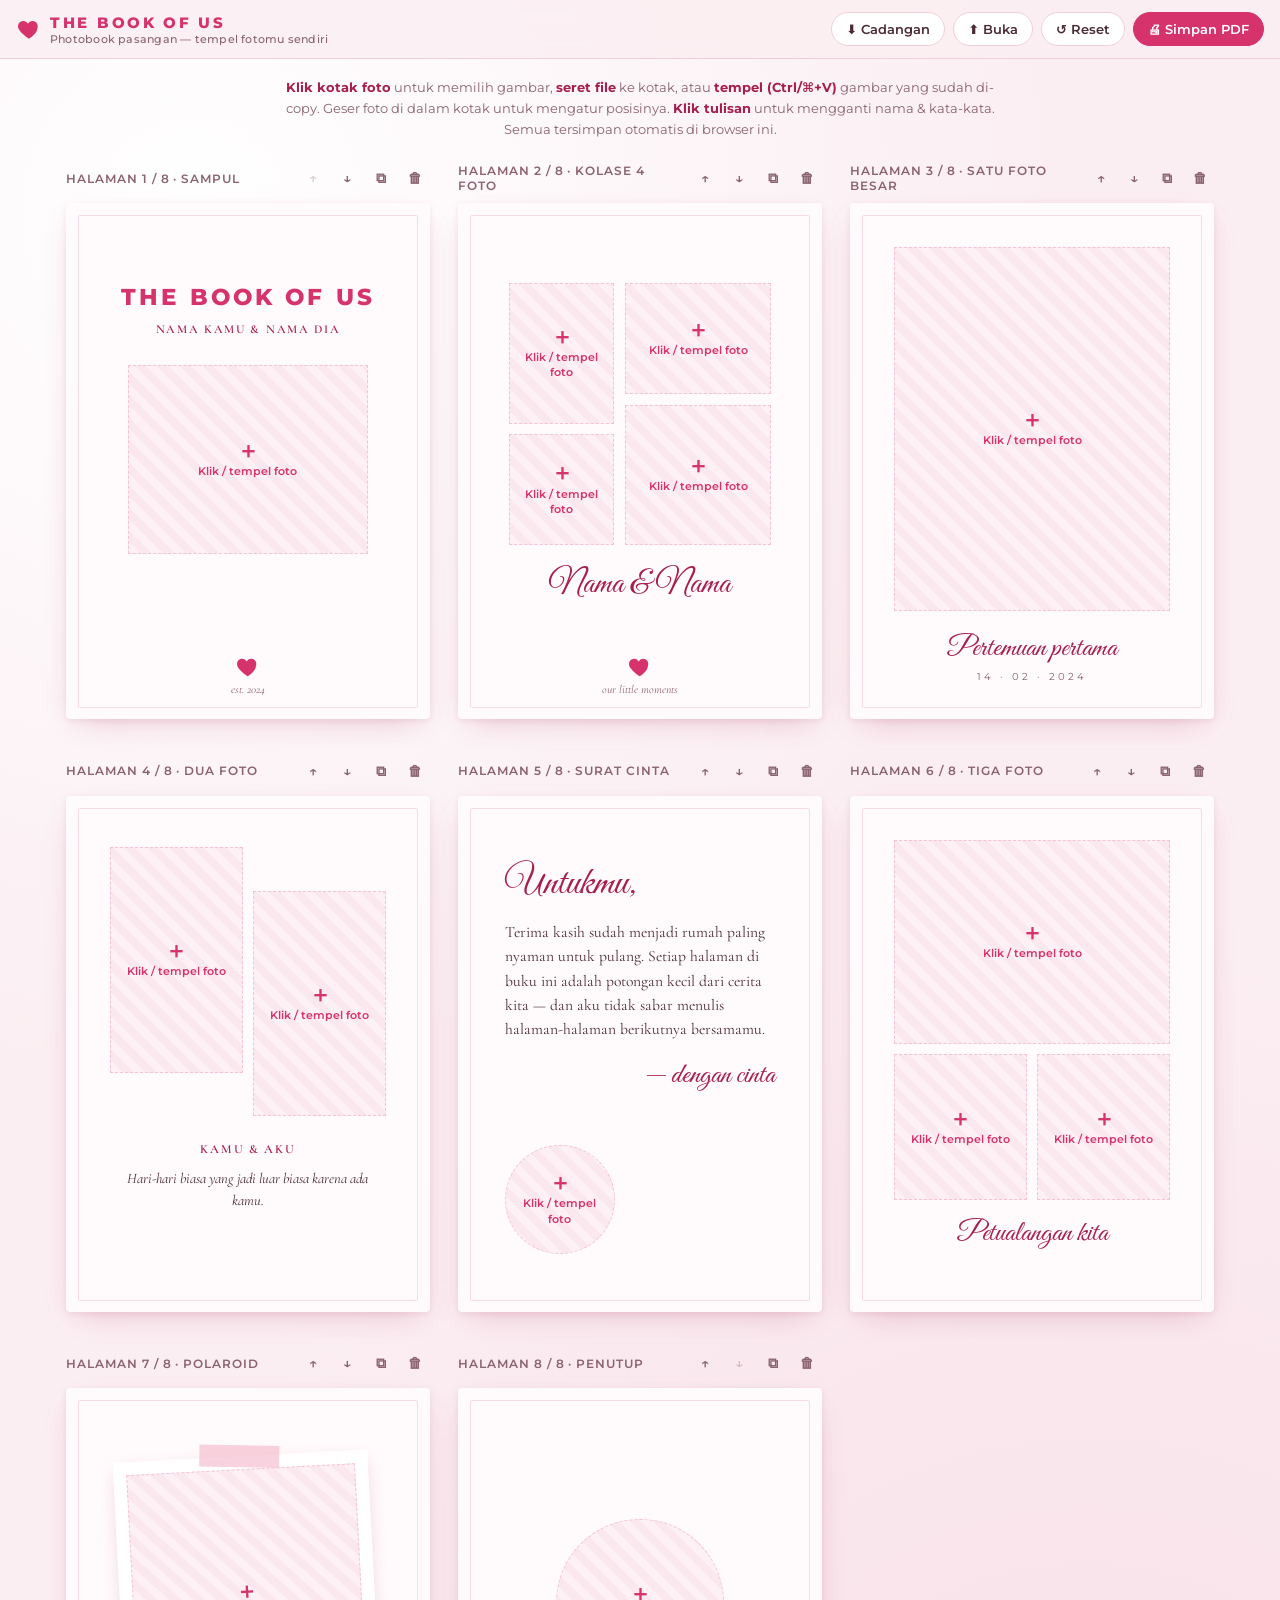
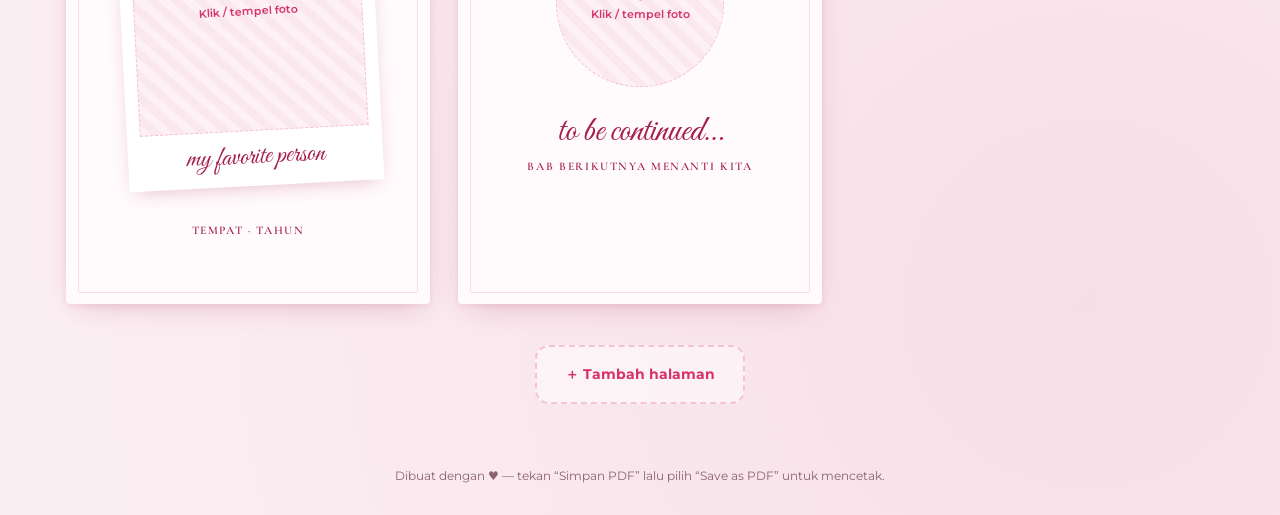
==== web/index.html @ de4d0176 "Add pink 'The Book of Us' couple photobook website Single-page template with cover, collage, letter " ====
<!doctype html>
<html lang="id">
<head>
<meta charset="utf-8">
<meta name="viewport" content="width=device-width, initial-scale=1">
<title>The Book of Us</title>
<meta name="description" content="Photobook pasangan bernuansa pink — tempel foto, ubah tulisan, lalu simpan sebagai PDF.">
<link rel="preconnect" href="https://fonts.googleapis.com">
<link rel="preconnect" href="https://fonts.gstatic.com" crossorigin>
<link href="https://fonts.googleapis.com/css2?family=Cormorant+Garamond:ital,wght@0,500;0,600;1,500&family=Great+Vibes&family=Montserrat:wght@500;700;800&display=swap" rel="stylesheet">
<style>
  :root {
    color-scheme: light;
    --bg: #fbeef2;
    --bg-2: #f7dfe7;
    --paper: #fffafb;
    --ink: #4a2a35;
    --ink-soft: #8a6270;
    --rose: #d6336c;
    --rose-deep: #a61e4d;
    --blush: #f6c3d3;
    --blush-2: #fde4ec;
    --line: #efd0da;
    --shadow: 0 10px 30px -12px rgba(166, 30, 77, .28), 0 2px 6px rgba(166, 30, 77, .08);
    --serif: "Cormorant Garamond", Georgia, serif;
    --sans: "Montserrat", system-ui, sans-serif;
    --script: "Great Vibes", cursive;
  }
  * { box-sizing: border-box; }
  html, body { margin: 0; }
  body {
    background:
      radial-gradient(circle at 15% 10%, #fff 0, transparent 40%),
      radial-gradient(circle at 85% 90%, var(--bg-2) 0, transparent 45%),
      var(--bg);
    color: var(--ink);
    font-family: var(--sans);
    min-height: 100vh;
  }
  button { font: inherit; cursor: pointer; }

  /* ---------- Header / toolbar ---------- */
  .topbar {
    position: sticky; top: 0; z-index: 20;
    display: flex; align-items: center; gap: 12px; flex-wrap: wrap;
    padding: 12px 16px;
    background: rgba(251, 238, 242, .88);
    backdrop-filter: blur(10px);
    border-bottom: 1px solid var(--line);
  }
  .brand { display: flex; align-items: center; gap: 8px; margin-right: auto; }
  .brand h1 {
    margin: 0; font-size: 15px; letter-spacing: .18em; font-weight: 800; color: var(--rose);
  }
  .brand small { display: block; font-size: 11px; color: var(--ink-soft); letter-spacing: .02em; font-weight: 500; }
  .btn {
    border: 1px solid var(--line); background: #fff; color: var(--ink);
    padding: 8px 14px; border-radius: 999px; font-size: 13px; font-weight: 600;
    display: inline-flex; align-items: center; gap: 6px;
    transition: background .15s, border-color .15s, transform .1s;
  }
  .btn:hover { border-color: var(--blush); background: var(--blush-2); }
  .btn:active { transform: scale(.97); }
  .btn.primary { background: var(--rose); color: #fff; border-color: var(--rose); }
  .btn.primary:hover { background: var(--rose-deep); border-color: var(--rose-deep); }
  .actions { display: flex; gap: 8px; flex-wrap: wrap; }

  .hint {
    max-width: 760px; margin: 18px auto 0; padding: 0 16px;
    font-size: 13px; line-height: 1.6; color: var(--ink-soft); text-align: center;
  }
  .hint b { color: var(--rose-deep); }

  /* ---------- Book ---------- */
  .book {
    display: grid;
    grid-template-columns: repeat(auto-fill, minmax(min(100%, 340px), 1fr));
    gap: 36px 28px;
    max-width: 1180px; margin: 24px auto 40px; padding: 0 16px;
  }
  .sheet { display: flex; flex-direction: column; gap: 10px; }
  .sheet-bar {
    display: flex; align-items: center; gap: 4px;
    font-size: 12px; color: var(--ink-soft); font-weight: 600;
  }
  .sheet-bar .num { margin-right: auto; letter-spacing: .08em; }
  .icon-btn {
    width: 30px; height: 30px; border-radius: 50%;
    border: 1px solid transparent; background: transparent; color: var(--ink-soft);
    display: grid; place-items: center; font-size: 14px;
  }
  .icon-btn:hover { background: #fff; border-color: var(--line); color: var(--rose); }
  .icon-btn:disabled { opacity: .3; pointer-events: none; }

  .page {
    container-type: inline-size;
    position: relative;
    aspect-ratio: 148 / 210;
    background: var(--paper);
    box-shadow: var(--shadow);
    border-radius: 4px;
    overflow: hidden;
    display: flex; flex-direction: column; align-items: center;
  }
  .page::after { /* subtle paper border */
    content: ""; position: absolute; inset: 3.2cqw; border: 1px solid #f6dde5; pointer-events: none; border-radius: 2px;
  }

  /* editable text */
  [data-text] { outline: none; border-radius: 3px; transition: background .15s; position: relative; z-index: 1; }
  [data-text]:hover { background: rgba(246, 195, 211, .25); }
  [data-text]:focus { background: rgba(246, 195, 211, .35); }
  [data-text]:empty::before { content: attr(data-ph); color: #d9a9b8; }

  /* photo slot */
  .slot {
    position: relative; overflow: hidden;
    background: repeating-linear-gradient(45deg, #fdf1f5 0 8px, #fbe7ee 8px 16px);
    border: 1.5px dashed var(--blush);
    display: grid; place-items: center; text-align: center;
    color: var(--rose); cursor: pointer; z-index: 1;
    transition: border-color .15s, box-shadow .15s;
    touch-action: none;
  }
  .slot:hover, .slot.active { border-color: var(--rose); }
  .slot.dragover { box-shadow: inset 0 0 0 3px var(--rose); }
  .slot .ph { font-size: 3cqw; font-weight: 600; line-height: 1.4; padding: 6px; pointer-events: none; }
  .slot .ph span { display: block; font-size: 6cqw; line-height: 1; margin-bottom: .6cqw; }
  .slot.filled { border: 0; background: #f3e4e9; cursor: grab; }
  .slot.filled.panning { cursor: grabbing; }
  .slot img {
    position: absolute; inset: 0; width: 100%; height: 100%;
    object-fit: cover; pointer-events: none; user-select: none; -webkit-user-drag: none;
  }
  .slot .tools {
    position: absolute; top: 6px; right: 6px; display: flex; gap: 4px;
    opacity: 0; transition: opacity .15s;
  }
  .slot.filled:hover .tools, .slot.filled.active .tools { opacity: 1; }
  .slot .tools button {
    width: 26px; height: 26px; border-radius: 50%; border: 0;
    background: rgba(255,255,255,.92); color: var(--rose-deep); font-size: 13px;
    display: grid; place-items: center; box-shadow: 0 1px 4px rgba(0,0,0,.15);
  }
  @media (hover: none) { .slot.filled .tools { opacity: 1; } }

  /* ---------- Shared page pieces ---------- */
  .title {
    font-family: var(--sans); font-weight: 800; color: var(--rose);
    letter-spacing: .14em; text-transform: uppercase; text-align: center;
  }
  .subtitle {
    font-family: var(--serif); font-weight: 600; color: var(--rose-deep);
    letter-spacing: .14em; text-transform: uppercase; text-align: center;
  }
  .script { font-family: var(--script); color: var(--rose-deep); text-align: center; line-height: 1.1; }
  .body-text { font-family: var(--serif); color: var(--ink); line-height: 1.55; }
  .mark {
    position: absolute; bottom: 6.5cqw; left: 0; right: 0;
    display: flex; flex-direction: column; align-items: center; gap: .6cqw;
    color: var(--rose); z-index: 1;
  }
  .mark svg { width: 7cqw; height: 7cqw; }
  .mark .mark-text { font-family: var(--serif); font-style: italic; font-size: 3.2cqw; color: var(--ink-soft); }

  /* cover */
  .t-cover .title { margin-top: 22cqw; font-size: 6.2cqw; }
  .t-cover .subtitle { margin-top: 3cqw; font-size: 3.3cqw; }
  .t-cover .slot { margin-top: 8cqw; width: 66cqw; height: 52cqw; }

  /* collage */
  .t-collage .grid {
    margin-top: 22cqw; width: 72cqw; height: 72cqw;
    display: flex; gap: 3cqw;
  }
  .t-collage .col { display: flex; flex-direction: column; gap: 3cqw; }
  .t-collage .col .slot { width: 100%; }
  .t-collage .c1 .slot:first-child { flex: 56; }
  .t-collage .c1 .slot:last-child  { flex: 44; }
  .t-collage .c2 .slot:first-child { flex: 44; }
  .t-collage .c2 .slot:last-child  { flex: 56; }
  .t-collage .c1 { flex: 42; } .t-collage .c2 { flex: 58; }
  .t-collage .script { margin-top: 6cqw; font-size: 9cqw; }

  /* full */
  .t-full .slot { margin-top: 12cqw; width: 76cqw; height: 100cqw; }
  .t-full .script { margin-top: 6cqw; font-size: 8cqw; }
  .t-full .date { margin-top: 1.5cqw; font-family: var(--sans); font-size: 2.8cqw; letter-spacing: .3em; color: var(--ink-soft); text-transform: uppercase; }

  /* duo */
  .t-duo .row { margin-top: 14cqw; width: 76cqw; display: flex; gap: 3cqw; }
  .t-duo .row .slot { flex: 1; height: 62cqw; }
  .t-duo .row .slot:last-child { margin-top: 12cqw; }
  .t-duo .subtitle { margin-top: 7cqw; font-size: 3.4cqw; }
  .t-duo .body-text { margin-top: 3cqw; width: 70cqw; font-size: 4cqw; text-align: center; font-style: italic; }

  /* trio */
  .t-trio .slot.big { margin-top: 12cqw; width: 76cqw; height: 56cqw; }
  .t-trio .row { margin-top: 3cqw; width: 76cqw; display: flex; gap: 3cqw; }
  .t-trio .row .slot { flex: 1; height: 40cqw; }
  .t-trio .script { margin-top: 5cqw; font-size: 8cqw; }

  /* letter */
  .t-letter .inner { width: 100%; padding: 18cqw 13cqw 0; display: flex; flex-direction: column; }
  .t-letter .script { text-align: left; font-size: 11cqw; }
  .t-letter .body-text { margin-top: 4cqw; font-size: 4.3cqw; white-space: pre-wrap; flex: 0 1 auto; max-height: 92cqw; overflow: hidden; }
  .t-letter .sign { margin-top: 5cqw; text-align: right; font-size: 8cqw; }
  .t-letter .slot { position: absolute; left: 13cqw; bottom: 16cqw; width: 30cqw; height: 30cqw; border-radius: 50%; }

  /* polaroid */
  .t-polaroid { justify-content: center; }
  .t-polaroid .pol {
    background: #fff; padding: 3.5cqw 3.5cqw 0; box-shadow: 0 6px 20px -8px rgba(166,30,77,.35);
    width: 70cqw; transform: rotate(-3deg); position: relative; z-index: 1;
  }
  .t-polaroid .pol .slot { width: 100%; height: 72cqw; }
  .t-polaroid .pol .script { font-size: 7.5cqw; padding: 3cqw 0 4cqw; }
  .t-polaroid .tape {
    position: absolute; top: -3cqw; left: 50%; width: 22cqw; height: 6cqw; transform: translateX(-50%) rotate(4deg);
    background: rgba(246, 195, 211, .75); z-index: 2;
  }
  .t-polaroid .subtitle { margin-top: 10cqw; font-size: 3.2cqw; }

  /* end */
  .t-end { justify-content: center; }
  .t-end .slot { width: 46cqw; height: 46cqw; border-radius: 50%; }
  .t-end .script { margin-top: 7cqw; font-size: 10cqw; }
  .t-end .subtitle { margin-top: 2cqw; font-size: 3.2cqw; }

  /* ---------- Add page ---------- */
  .add-wrap { display: flex; justify-content: center; margin: 0 auto 64px; padding: 0 16px; }
  .add-card {
    border: 2px dashed var(--blush); background: rgba(255,255,255,.5); color: var(--rose);
    border-radius: 14px; padding: 18px 28px; font-weight: 700; font-size: 14px;
  }
  .add-card:hover { background: #fff; border-color: var(--rose); }

  /* ---------- Modal ---------- */
  .modal {
    position: fixed; inset: 0; z-index: 50; display: none;
    background: rgba(74, 42, 53, .35); backdrop-filter: blur(4px);
    align-items: center; justify-content: center; padding: 16px;
  }
  .modal.open { display: flex; }
  .modal-box {
    background: #fff; border-radius: 18px; padding: 22px; width: min(640px, 100%);
    max-height: 90vh; overflow: auto; box-shadow: var(--shadow);
  }
  .modal-box h2 { margin: 0 0 4px; font-size: 18px; color: var(--rose-deep); }
  .modal-box p { margin: 0 0 16px; font-size: 13px; color: var(--ink-soft); }
  .tpl-grid { display: grid; grid-template-columns: repeat(auto-fill, minmax(130px, 1fr)); gap: 12px; }
  .tpl {
    border: 1px solid var(--line); border-radius: 12px; background: var(--blush-2);
    padding: 12px; text-align: left; display: flex; flex-direction: column; gap: 8px;
  }
  .tpl:hover { border-color: var(--rose); background: #fff; }
  .tpl .mini { aspect-ratio: 148/210; background: #fff; border-radius: 4px; display: grid; place-items: center; font-size: 26px; }
  .tpl b { font-size: 13px; color: var(--ink); }
  .tpl span { font-size: 11px; color: var(--ink-soft); line-height: 1.4; }
  .modal-foot { display: flex; justify-content: flex-end; margin-top: 16px; }

  .toast {
    position: fixed; left: 50%; bottom: 22px; transform: translate(-50%, 20px);
    background: var(--ink); color: #fff; padding: 10px 16px; border-radius: 999px;
    font-size: 13px; opacity: 0; transition: .25s; z-index: 60; pointer-events: none;
    max-width: calc(100% - 32px); text-align: center;
  }
  .toast.show { opacity: 1; transform: translate(-50%, 0); }

  footer { text-align: center; font-size: 12px; color: var(--ink-soft); padding: 0 16px 32px; }

  @media (max-width: 560px) {
    .brand small { display: none; }
    .btn { padding: 7px 11px; font-size: 12px; }
  }

  /* ---------- Print: one book page per paper page ---------- */
  @page { size: 148mm 210mm; margin: 0; }
  @media print {
    body { background: #fff; }
    .topbar, .hint, .sheet-bar, .add-wrap, .modal, .toast, footer, .slot .tools { display: none !important; }
    .book { display: block; margin: 0; padding: 0; max-width: none; }
    .sheet { display: block; break-after: page; page-break-after: always; }
    .sheet:last-child { break-after: auto; page-break-after: auto; }
    .page { width: 148mm; height: 210mm; aspect-ratio: auto; box-shadow: none; border-radius: 0; }
    .slot:not(.filled) { border-color: #f0d3dc; }
    .slot:not(.filled) .ph { visibility: hidden; }
    [data-text]:empty::before { content: ""; }
    * { -webkit-print-color-adjust: exact; print-color-adjust: exact; }
  }
</style>
</head>
<body>

<header class="topbar">
  <div class="brand">
    <svg width="26" height="26" viewBox="0 0 24 24" fill="#d6336c" aria-hidden="true"><path d="M12 21s-7.5-4.6-9.6-9.2C.9 8.4 3 4.5 6.6 4.5c2.1 0 3.6 1.2 4.4 2.6.8-1.4 2.3-2.6 4.4-2.6 3.6 0 5.7 3.9 4.2 7.3C19.5 16.4 12 21 12 21z"/></svg>
    <div>
      <h1>THE BOOK OF US</h1>
      <small>Photobook pasangan — tempel fotomu sendiri</small>
    </div>
  </div>
  <div class="actions">
    <button class="btn" id="btnBackup" title="Unduh cadangan (.json)">⬇ Cadangan</button>
    <button class="btn" id="btnRestore" title="Buka cadangan (.json)">⬆ Buka</button>
    <button class="btn" id="btnReset" title="Kembalikan ke template awal">↺ Reset</button>
    <button class="btn primary" id="btnPrint">🖨 Simpan PDF</button>
  </div>
</header>

<p class="hint">
  <b>Klik kotak foto</b> untuk memilih gambar, <b>seret file</b> ke kotak, atau <b>tempel (Ctrl/⌘+V)</b> gambar yang sudah di-copy.
  Geser foto di dalam kotak untuk mengatur posisinya. <b>Klik tulisan</b> untuk mengganti nama &amp; kata-kata. Semua tersimpan otomatis di browser ini.
</p>

<main class="book" id="book"></main>

<div class="add-wrap"><button class="add-card" id="btnAdd">＋ Tambah halaman</button></div>

<footer>Dibuat dengan ♥ — tekan “Simpan PDF” lalu pilih “Save as PDF” untuk mencetak.</footer>

<div class="modal" id="tplModal" role="dialog" aria-modal="true" aria-labelledby="tplTitle">
  <div class="modal-box">
    <h2 id="tplTitle">Pilih template halaman</h2>
    <p>Halaman baru akan ditambahkan sebelum halaman penutup.</p>
    <div class="tpl-grid" id="tplGrid"></div>
    <div class="modal-foot"><button class="btn" id="tplClose">Batal</button></div>
  </div>
</div>

<input type="file" id="fileInput" accept="image/*" hidden>
<input type="file" id="restoreInput" accept="application/json,.json" hidden>
<div class="toast" id="toast"></div>

<script>
(() => {
  "use strict";

  /* ================= Templates ================= */
  const HEART = '<svg viewBox="0 0 24 24" fill="currentColor" aria-hidden="true"><path d="M12 21s-7.5-4.6-9.6-9.2C.9 8.4 3 4.5 6.6 4.5c2.1 0 3.6 1.2 4.4 2.6.8-1.4 2.3-2.6 4.4-2.6 3.6 0 5.7 3.9 4.2 7.3C19.5 16.4 12 21 12 21z"/></svg>';
  const mark = (key = "mark") => `<div class="mark">${HEART}<div class="mark-text" data-text="${key}" data-ph="tulis sesuatu"></div></div>`;
  const slot = (key, cls = "") => `<div class="slot ${cls}" data-slot="${key}"></div>`;
  const text = (key, cls, ph, tag = "div") => `<${tag} class="${cls}" data-text="${key}" data-ph="${ph}"></${tag}>`;

  const TEMPLATES = {
    cover: {
      name: "Sampul", icon: "📖", desc: "Judul, nama berdua & satu foto",
      defaults: { title: "The Book of Us", names: "Nama Kamu &amp; Nama Dia", mark: "est. 2024" },
      html: () => text("title", "title", "Judul") + text("names", "subtitle", "Nama &amp; Nama") + slot("p1") + mark()
    },
    collage: {
      name: "Kolase 4 foto", icon: "🖼", desc: "Empat foto + tanda tangan",
      defaults: { sig: "Nama &amp; Nama", mark: "our little moments" },
      html: () => `<div class="grid"><div class="col c1">${slot("p1")}${slot("p2")}</div><div class="col c2">${slot("p3")}${slot("p4")}</div></div>`
        + text("sig", "script", "Nama &amp; Nama") + mark()
    },
    full: {
      name: "Satu foto besar", icon: "🌅", desc: "Foto penuh + keterangan & tanggal",
      defaults: { cap: "Pertemuan pertama", date: "14 · 02 · 2024" },
      html: () => slot("p1") + text("cap", "script", "Keterangan") + text("date", "date", "tanggal")
    },
    duo: {
      name: "Dua foto", icon: "👫", desc: "Dua foto berdampingan + cerita",
      defaults: { head: "Kamu &amp; Aku", body: "Hari-hari biasa yang jadi luar biasa karena ada kamu." },
      html: () => `<div class="row">${slot("p1")}${slot("p2")}</div>` + text("head", "subtitle", "Judul") + text("body", "body-text", "Cerita singkat…")
    },
    trio: {
      name: "Tiga foto", icon: "🎞", desc: "Satu besar, dua kecil",
      defaults: { cap: "Petualangan kita" },
      html: () => slot("p1", "big") + `<div class="row">${slot("p2")}${slot("p3")}</div>` + text("cap", "script", "Keterangan")
    },
    polaroid: {
      name: "Polaroid", icon: "📸", desc: "Foto ala polaroid miring",
      defaults: { cap: "my favorite person", sub: "Tempat · Tahun" },
      html: () => `<div class="pol"><div class="tape"></div>${slot("p1")}${text("cap", "script", "Keterangan")}</div>` + text("sub", "subtitle", "Tempat · Tahun")
    },
    letter: {
      name: "Surat cinta", icon: "💌", desc: "Halaman tulisan + foto bulat kecil",
      defaults: {
        hi: "Untukmu,",
        body: "Terima kasih sudah menjadi rumah paling nyaman untuk pulang. Setiap halaman di buku ini adalah potongan kecil dari cerita kita — dan aku tidak sabar menulis halaman-halaman berikutnya bersamamu.",
        sign: "— dengan cinta"
      },
      html: () => `<div class="inner">${text("hi", "script", "Sapaan")}${text("body", "body-text", "Tulis suratmu di sini…")}${text("sign", "script sign", "Tanda tangan")}</div>` + slot("p1")
    },
    end: {
      name: "Penutup", icon: "💗", desc: "Halaman akhir buku",
      defaults: { end: "to be continued…", sub: "Bab berikutnya menanti kita" },
      html: () => slot("p1") + text("end", "script", "Penutup") + text("sub", "subtitle", "Subjudul")
    }
  };

  const DEFAULT_ORDER = ["cover", "collage", "full", "duo", "letter", "trio", "polaroid", "end"];
  const uid = () => Math.random().toString(36).slice(2, 10);
  const newPage = type => ({ id: uid(), type, texts: { ...TEMPLATES[type].defaults }, photos: {} });
  const freshBook = () => ({ v: 1, pages: DEFAULT_ORDER.map(newPage) });

  /* ================= Storage (IndexedDB, fallback to memory) ================= */
  const DB_NAME = "book-of-us", STORE = "kv", KEY = "book";
  function openDB() {
    return new Promise((res, rej) => {
      try {
        const r = indexedDB.open(DB_NAME, 1);
        r.onupgradeneeded = () => r.result.createObjectStore(STORE);
        r.onsuccess = () => res(r.result);
        r.onerror = () => rej(r.error);
      } catch (e) { rej(e); }
    });
  }
  async function load() {
    try {
      const db = await openDB();
      return await new Promise(res => {
        const g = db.transaction(STORE).objectStore(STORE).get(KEY);
        g.onsuccess = () => res(g.result || null);
        g.onerror = () => res(null);
      });
    } catch { return null; }
  }
  let saveTimer = null, storageOK = true;
  function save() {
    clearTimeout(saveTimer);
    saveTimer = setTimeout(async () => {
      try {
        const db = await openDB();
        db.transaction(STORE, "readwrite").objectStore(STORE).put(state, KEY);
      } catch {
        if (storageOK) { storageOK = false; toast("Browser ini tidak bisa menyimpan otomatis — pakai tombol Cadangan."); }
      }
    }, 300);
  }

  /* ================= State & render ================= */
  let state = freshBook();
  const book = document.getElementById("book");

  function render() {
    book.innerHTML = "";
    state.pages.forEach((p, i) => book.appendChild(renderSheet(p, i)));
  }

  function renderSheet(p, i) {
    const tpl = TEMPLATES[p.type] || TEMPLATES.full;
    const sheet = document.createElement("section");
    sheet.className = "sheet";
    sheet.dataset.id = p.id;
    const last = state.pages.length - 1;
    sheet.innerHTML = `
      <div class="sheet-bar">
        <span class="num">HALAMAN ${i + 1} / ${state.pages.length} · ${tpl.name.toUpperCase()}</span>
        <button class="icon-btn" data-act="up" title="Pindah ke atas" ${i === 0 ? "disabled" : ""}>↑</button>
        <button class="icon-btn" data-act="down" title="Pindah ke bawah" ${i === last ? "disabled" : ""}>↓</button>
        <button class="icon-btn" data-act="dup" title="Duplikat">⧉</button>
        <button class="icon-btn" data-act="del" title="Hapus halaman">🗑</button>
      </div>
      <div class="page t-${p.type}">${tpl.html()}</div>`;

    sheet.querySelectorAll("[data-text]").forEach(el => {
      const k = el.dataset.text;
      el.contentEditable = "true";
      el.spellcheck = false;
      el.innerHTML = p.texts[k] ?? "";
      el.addEventListener("input", () => {
        p.texts[k] = el.innerHTML === "<br>" ? "" : el.innerHTML;
        save();
      });
      el.addEventListener("paste", e => { // keep text plain
        const t = e.clipboardData && e.clipboardData.getData("text/plain");
        if (t && !hasImage(e.clipboardData)) { e.preventDefault(); document.execCommand("insertText", false, t); }
      });
    });
    sheet.querySelectorAll("[data-slot]").forEach(el => setupSlot(el, p));
    return sheet;
  }

  function paintSlot(el, p) {
    const ph = p.photos[el.dataset.slot];
    el.classList.toggle("filled", !!ph);
    if (ph) {
      el.innerHTML = `<img alt="" src="${ph.src}" style="object-position:${ph.x}% ${ph.y}%">
        <div class="tools"><button data-tool="replace" title="Ganti foto">⟳</button><button data-tool="remove" title="Hapus foto">✕</button></div>`;
    } else {
      el.innerHTML = `<div class="ph"><span>＋</span>Klik / tempel foto</div>`;
    }
  }

  /* ================= Photo slots ================= */
  let activeSlot = null; // {el, page}
  function setActive(el, p) {
    document.querySelectorAll(".slot.active").forEach(s => s.classList.remove("active"));
    activeSlot = el ? { el, page: p } : null;
    if (el) el.classList.add("active");
  }

  function setupSlot(el, p) {
    paintSlot(el, p);
    const key = el.dataset.slot;

    el.addEventListener("click", e => {
      setActive(el, p);
      const tool = e.target.closest("[data-tool]");
      if (tool) {
        e.stopPropagation();
        if (tool.dataset.tool === "remove") { delete p.photos[key]; paintSlot(el, p); save(); }
        else pickFile(el, p);
        return;
      }
      if (!p.photos[key]) pickFile(el, p);
    });

    // drag & drop files
    el.addEventListener("dragover", e => { e.preventDefault(); el.classList.add("dragover"); });
    el.addEventListener("dragleave", () => el.classList.remove("dragover"));
    el.addEventListener("drop", e => {
      e.preventDefault(); el.classList.remove("dragover");
      const f = [...(e.dataTransfer.files || [])].find(f => f.type.startsWith("image/"));
      if (f) putImage(f, el, p);
    });

    // pan to reposition (object-position)
    let start = null;
    el.addEventListener("pointerdown", e => {
      if (!p.photos[key] || e.target.closest("[data-tool]")) return;
      setActive(el, p);
      const ph = p.photos[key];
      start = { x: e.clientX, y: e.clientY, ox: ph.x, oy: ph.y, w: el.clientWidth, h: el.clientHeight };
      el.setPointerCapture(e.pointerId);
      el.classList.add("panning");
    });
    el.addEventListener("pointermove", e => {
      if (!start) return;
      const ph = p.photos[key];
      ph.x = clamp(start.ox - (e.clientX - start.x) / start.w * 100, 0, 100);
      ph.y = clamp(start.oy - (e.clientY - start.y) / start.h * 100, 0, 100);
      const img = el.querySelector("img");
      if (img) img.style.objectPosition = `${ph.x}% ${ph.y}%`;
    });
    const end = () => { if (start) { start = null; el.classList.remove("panning"); save(); } };
    el.addEventListener("pointerup", end);
    el.addEventListener("pointercancel", end);
  }

  const clamp = (v, a, b) => Math.min(b, Math.max(a, v));
  const fileInput = document.getElementById("fileInput");
  let pickTarget = null;
  function pickFile(el, p) { pickTarget = { el, page: p }; fileInput.value = ""; fileInput.click(); }
  fileInput.addEventListener("change", () => {
    const f = fileInput.files[0];
    if (f && pickTarget) putImage(f, pickTarget.el, pickTarget.page);
  });

  async function putImage(blob, el, p) {
    try {
      const src = await compress(blob);
      p.photos[el.dataset.slot] = { src, x: 50, y: 50 };
      paintSlot(el, p);
      setActive(el, p);
      save();
    } catch {
      toast("Gambar tidak bisa dibuka. Coba format JPG atau PNG.");
    }
  }

  // Resize big photos so the book stays light in storage.
  function compress(blob, max = 1800) {
    return new Promise((res, rej) => {
      const url = URL.createObjectURL(blob);
      const img = new Image();
      img.onload = () => {
        const s = Math.min(1, max / Math.max(img.naturalWidth, img.naturalHeight));
        const c = document.createElement("canvas");
        c.width = Math.round(img.naturalWidth * s);
        c.height = Math.round(img.naturalHeight * s);
        c.getContext("2d").drawImage(img, 0, 0, c.width, c.height);
        URL.revokeObjectURL(url);
        res(c.toDataURL("image/jpeg", .88));
      };
      img.onerror = () => { URL.revokeObjectURL(url); rej(); };
      img.src = url;
    });
  }

  // Paste image from clipboard -> active slot, or first empty slot
  const hasImage = dt => dt && [...dt.items].some(i => i.kind === "file" && i.type.startsWith("image/"));
  document.addEventListener("paste", e => {
    const item = e.clipboardData && [...e.clipboardData.items].find(i => i.kind === "file" && i.type.startsWith("image/"));
    if (!item) return;
    e.preventDefault();
    let target = activeSlot && document.body.contains(activeSlot.el) ? activeSlot : null;
    if (!target) {
      for (const s of document.querySelectorAll("[data-slot]")) {
        const page = state.pages.find(pg => pg.id === s.closest(".sheet").dataset.id);
        if (!page.photos[s.dataset.slot]) { target = { el: s, page }; break; }
      }
    }
    if (!target) { toast("Klik dulu kotak foto yang ingin diisi, lalu tempel lagi."); return; }
    putImage(item.getAsFile(), target.el, target.page);
    target.el.scrollIntoView({ behavior: "smooth", block: "center" });
  });
  document.addEventListener("click", e => { if (!e.target.closest(".slot")) setActive(null); });

  /* ================= Page actions ================= */
  book.addEventListener("click", e => {
    const b = e.target.closest("[data-act]");
    if (!b) return;
    const id = b.closest(".sheet").dataset.id;
    const i = state.pages.findIndex(p => p.id === id);
    const act = b.dataset.act;
    if (act === "up" && i > 0) [state.pages[i - 1], state.pages[i]] = [state.pages[i], state.pages[i - 1]];
    else if (act === "down" && i < state.pages.length - 1) [state.pages[i + 1], state.pages[i]] = [state.pages[i], state.pages[i + 1]];
    else if (act === "dup") state.pages.splice(i + 1, 0, { ...JSON.parse(JSON.stringify(state.pages[i])), id: uid() });
    else if (act === "del") {
      if (state.pages.length <= 1) { toast("Buku minimal punya satu halaman."); return; }
      if (!confirm("Hapus halaman ini beserta fotonya?")) return;
      state.pages.splice(i, 1);
    }
    render(); save();
  });

  // Template picker
  const modal = document.getElementById("tplModal");
  const tplGrid = document.getElementById("tplGrid");
  tplGrid.innerHTML = Object.entries(TEMPLATES).map(([k, t]) =>
    `<button class="tpl" data-tpl="${k}"><div class="mini">${t.icon}</div><b>${t.name}</b><span>${t.desc}</span></button>`).join("");
  document.getElementById("btnAdd").onclick = () => modal.classList.add("open");
  document.getElementById("tplClose").onclick = () => modal.classList.remove("open");
  modal.addEventListener("click", e => { if (e.target === modal) modal.classList.remove("open"); });
  document.addEventListener("keydown", e => { if (e.key === "Escape") modal.classList.remove("open"); });
  tplGrid.addEventListener("click", e => {
    const b = e.target.closest("[data-tpl]");
    if (!b) return;
    const pg = newPage(b.dataset.tpl);
    const lastIsEnd = state.pages.length && state.pages[state.pages.length - 1].type === "end";
    state.pages.splice(lastIsEnd ? state.pages.length - 1 : state.pages.length, 0, pg);
    modal.classList.remove("open");
    render(); save();
    const el = book.querySelector(`[data-id="${pg.id}"]`);
    if (el) el.scrollIntoView({ behavior: "smooth", block: "center" });
  });

  /* ================= Toolbar ================= */
  document.getElementById("btnPrint").onclick = () => window.print();

  document.getElementById("btnReset").onclick = () => {
    if (!confirm("Kembalikan ke template awal? Semua foto & tulisan akan dihapus.")) return;
    state = freshBook(); render(); save(); toast("Template dikembalikan ke awal.");
  };

  document.getElementById("btnBackup").onclick = () => {
    const blob = new Blob([JSON.stringify(state)], { type: "application/json" });
    const a = document.createElement("a");
    a.href = URL.createObjectURL(blob);
    a.download = "book-of-us.json";
    document.body.appendChild(a); a.click(); a.remove();
    setTimeout(() => URL.revokeObjectURL(a.href), 1000);
    toast("Cadangan diunduh. Simpan file ini baik-baik ♥");
  };

  const restoreInput = document.getElementById("restoreInput");
  document.getElementById("btnRestore").onclick = () => { restoreInput.value = ""; restoreInput.click(); };
  restoreInput.addEventListener("change", async () => {
    const f = restoreInput.files[0];
    if (!f) return;
    try {
      const data = JSON.parse(await f.text());
      if (!Array.isArray(data.pages)) throw 0;
      data.pages = data.pages.filter(p => TEMPLATES[p.type]).map(p => ({ id: p.id || uid(), type: p.type, texts: p.texts || {}, photos: p.photos || {} }));
      state = { v: 1, pages: data.pages.length ? data.pages : freshBook().pages };
      render(); save(); toast("Cadangan berhasil dibuka.");
    } catch { toast("File cadangan tidak valid."); }
  });

  let toastTimer;
  function toast(msg) {
    const t = document.getElementById("toast");
    t.textContent = msg; t.classList.add("show");
    clearTimeout(toastTimer); toastTimer = setTimeout(() => t.classList.remove("show"), 2800);
  }

  /* ================= Boot ================= */
  render();
  load().then(saved => {
    if (saved && Array.isArray(saved.pages) && saved.pages.length) { state = saved; render(); }
  });
})();
</script>
</body>
</html>
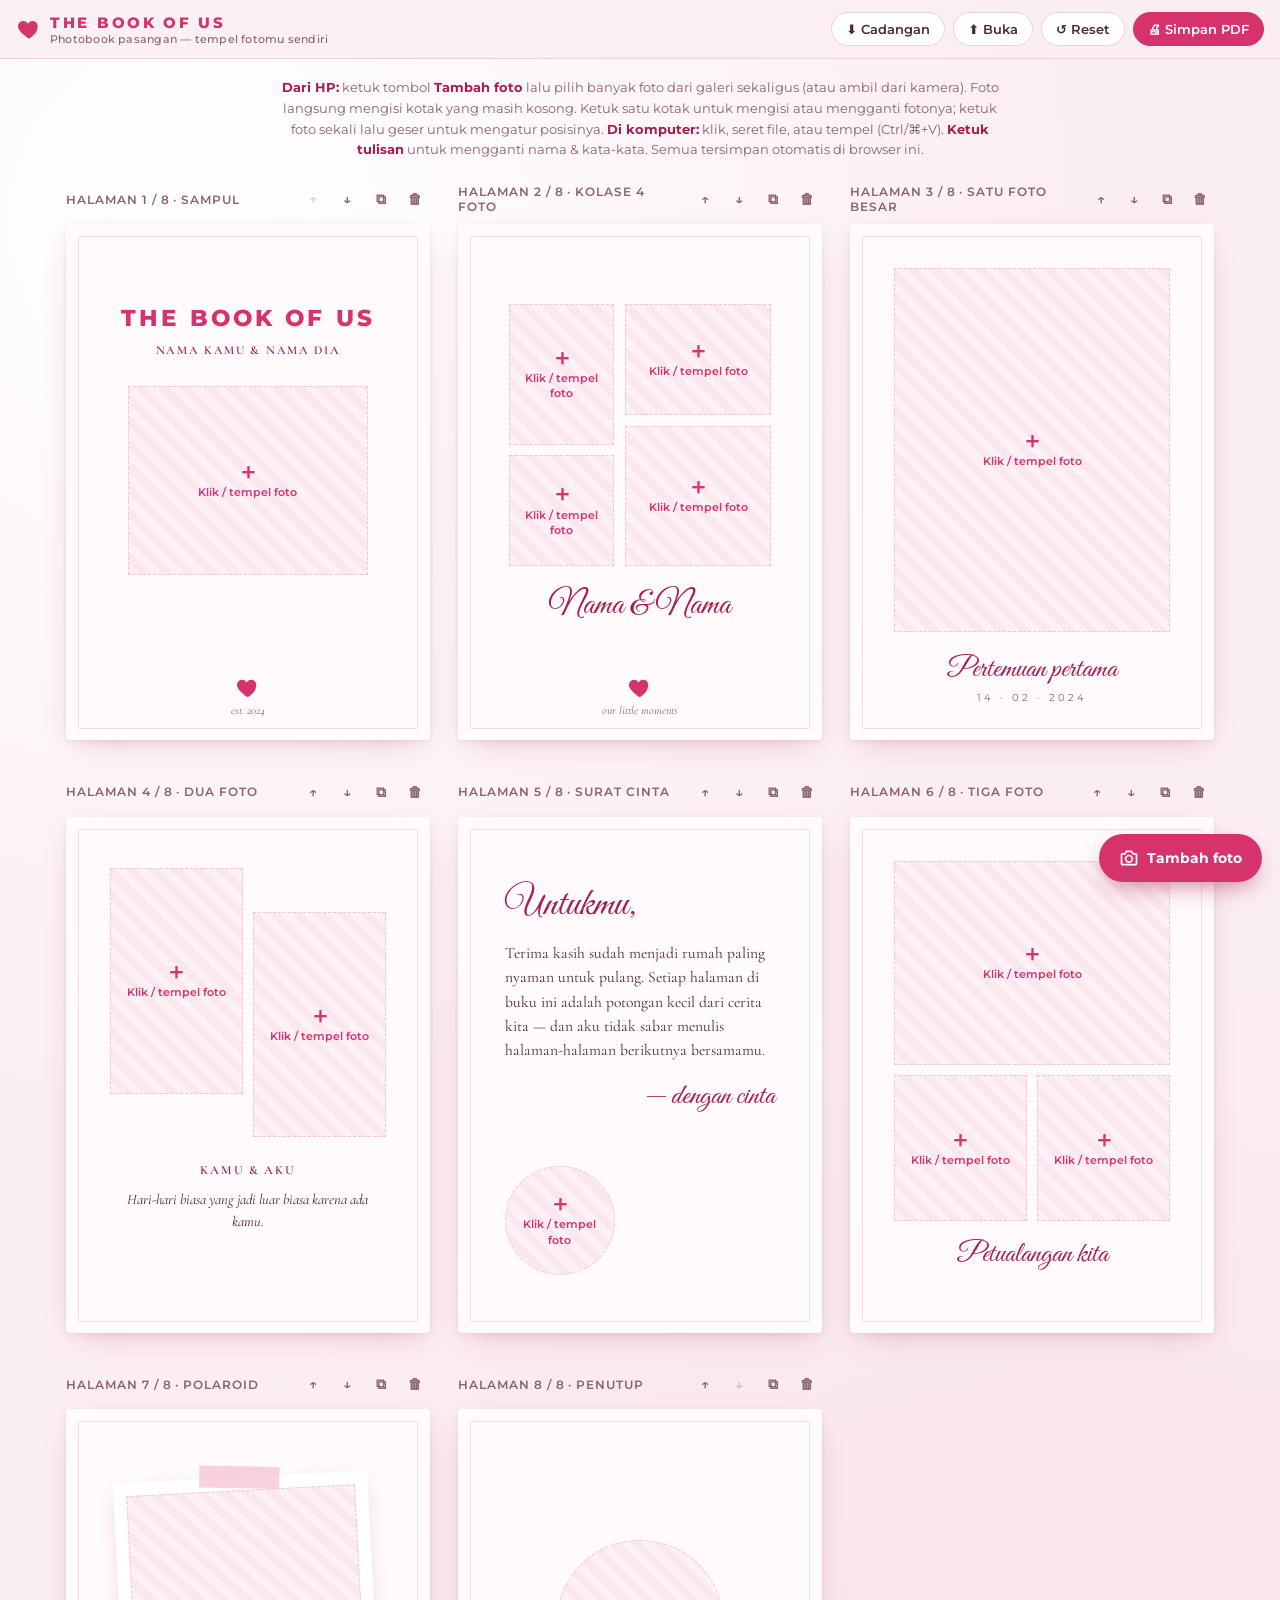
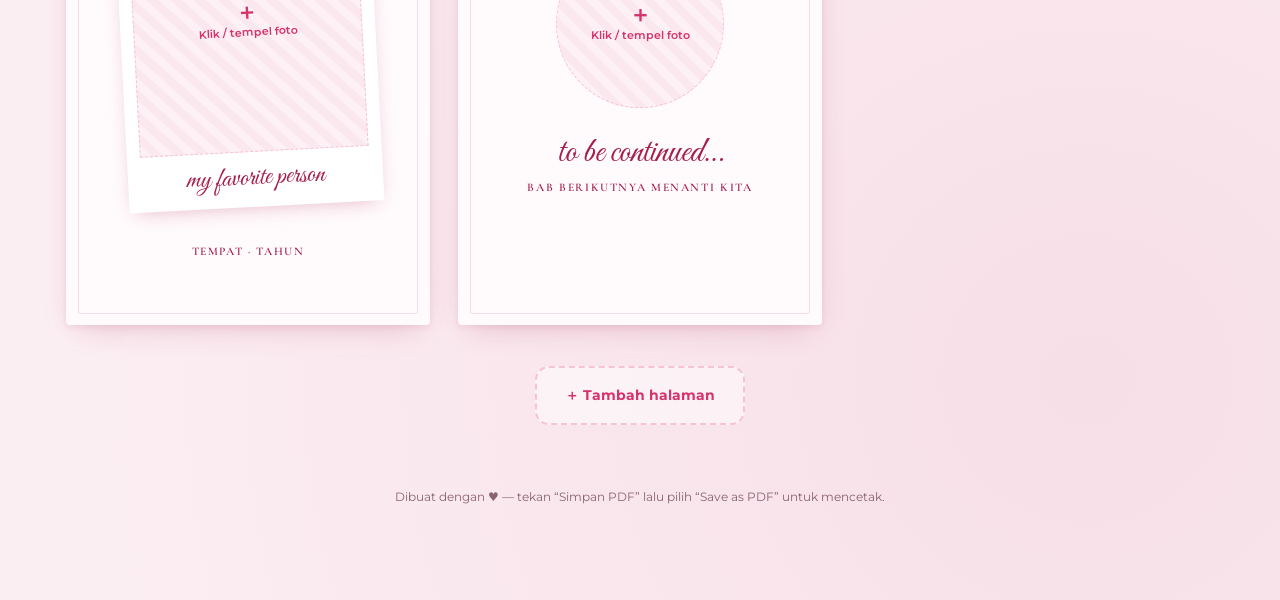
==== commit 3e161477: "Make photobook easy to fill from a phone Add a floating 'Tambah foto' button that takes many photos " ====
--- a/web/index.html
+++ b/web/index.html
@@ -41,7 +41,7 @@
 
   /* ---------- Header / toolbar ---------- */
   .topbar {
-    position: sticky; top: 0; z-index: 20;
+    position: sticky; top: env(safe-area-inset-top, 0px); z-index: 20;
     display: flex; align-items: center; gap: 12px; flex-wrap: wrap;
     padding: 12px 16px;
     background: rgba(251, 238, 242, .88);
@@ -120,12 +120,13 @@
     display: grid; place-items: center; text-align: center;
     color: var(--rose); cursor: pointer; z-index: 1;
     transition: border-color .15s, box-shadow .15s;
-    touch-action: none;
+    touch-action: manipulation;
   }
   .slot:hover, .slot.active { border-color: var(--rose); }
   .slot.dragover { box-shadow: inset 0 0 0 3px var(--rose); }
   .slot .ph { font-size: 3cqw; font-weight: 600; line-height: 1.4; padding: 6px; pointer-events: none; }
   .slot .ph span { display: block; font-size: 6cqw; line-height: 1; margin-bottom: .6cqw; }
+  .slot.filled.active { touch-action: none; box-shadow: inset 0 0 0 3px var(--rose); }
   .slot.filled { border: 0; background: #f3e4e9; cursor: grab; }
   .slot.filled.panning { cursor: grabbing; }
   .slot img {
@@ -142,7 +143,11 @@
     background: rgba(255,255,255,.92); color: var(--rose-deep); font-size: 13px;
     display: grid; place-items: center; box-shadow: 0 1px 4px rgba(0,0,0,.15);
   }
-  @media (hover: none) { .slot.filled .tools { opacity: 1; } }
+  @media (hover: none) {
+    .slot.filled.active .tools { opacity: 1; }
+    .slot .tools button { width: 34px; height: 34px; font-size: 15px; }
+  }
+  .slot .loading { position: absolute; inset: 0; display: grid; place-items: center; background: rgba(255,250,251,.8); font-size: 3cqw; font-weight: 700; color: var(--rose); }
 
   /* ---------- Shared page pieces ---------- */
   .title {
@@ -259,17 +264,34 @@
   .tpl span { font-size: 11px; color: var(--ink-soft); line-height: 1.4; }
   .modal-foot { display: flex; justify-content: flex-end; margin-top: 16px; }
 
+  /* floating "add photos" button, thumb-friendly on phones */
+  .fab {
+    position: fixed; z-index: 30;
+    right: calc(18px + env(safe-area-inset-right, 0px));
+    bottom: calc(18px + env(safe-area-inset-bottom, 0px));
+    border: 0; border-radius: 999px; padding: 14px 20px;
+    background: var(--rose); color: #fff; font-weight: 700; font-size: 14px;
+    box-shadow: 0 10px 24px -8px rgba(166, 30, 77, .6);
+    display: inline-flex; align-items: center; gap: 8px;
+  }
+  .fab:hover { background: var(--rose-deep); }
+  .fab svg { width: 20px; height: 20px; }
+  .confirm-box { width: min(380px, 100%); }
+  .confirm-box .modal-foot { gap: 8px; }
+
   .toast {
-    position: fixed; left: 50%; bottom: 22px; transform: translate(-50%, 20px);
+    position: fixed; left: 50%; bottom: calc(84px + env(safe-area-inset-bottom, 0px)); transform: translate(-50%, 20px);
     background: var(--ink); color: #fff; padding: 10px 16px; border-radius: 999px;
     font-size: 13px; opacity: 0; transition: .25s; z-index: 60; pointer-events: none;
     max-width: calc(100% - 32px); text-align: center;
   }
   .toast.show { opacity: 1; transform: translate(-50%, 0); }
 
-  footer { text-align: center; font-size: 12px; color: var(--ink-soft); padding: 0 16px 32px; }
+  footer { text-align: center; font-size: 12px; color: var(--ink-soft); padding: 0 16px 96px; }
+  .framed .local-only { display: none !important; }
 
   @media (max-width: 560px) {
+    .topbar { position: static; }
     .brand small { display: none; }
     .btn { padding: 7px 11px; font-size: 12px; }
   }
@@ -278,7 +300,7 @@
   @page { size: 148mm 210mm; margin: 0; }
   @media print {
     body { background: #fff; }
-    .topbar, .hint, .sheet-bar, .add-wrap, .modal, .toast, footer, .slot .tools { display: none !important; }
+    .topbar, .hint, .sheet-bar, .add-wrap, .modal, .toast, .fab, footer, .slot .tools { display: none !important; }
     .book { display: block; margin: 0; padding: 0; max-width: none; }
     .sheet { display: block; break-after: page; page-break-after: always; }
     .sheet:last-child { break-after: auto; page-break-after: auto; }
@@ -301,23 +323,37 @@
     </div>
   </div>
   <div class="actions">
-    <button class="btn" id="btnBackup" title="Unduh cadangan (.json)">⬇ Cadangan</button>
+    <button class="btn local-only" id="btnBackup" title="Unduh cadangan (.json)">⬇ Cadangan</button>
     <button class="btn" id="btnRestore" title="Buka cadangan (.json)">⬆ Buka</button>
     <button class="btn" id="btnReset" title="Kembalikan ke template awal">↺ Reset</button>
-    <button class="btn primary" id="btnPrint">🖨 Simpan PDF</button>
+    <button class="btn primary local-only" id="btnPrint">🖨 Simpan PDF</button>
   </div>
 </header>
 
 <p class="hint">
-  <b>Klik kotak foto</b> untuk memilih gambar, <b>seret file</b> ke kotak, atau <b>tempel (Ctrl/⌘+V)</b> gambar yang sudah di-copy.
-  Geser foto di dalam kotak untuk mengatur posisinya. <b>Klik tulisan</b> untuk mengganti nama &amp; kata-kata. Semua tersimpan otomatis di browser ini.
+  <b>Dari HP:</b> ketuk tombol <b>Tambah foto</b> lalu pilih banyak foto dari galeri sekaligus (atau ambil dari kamera). Foto langsung mengisi kotak yang masih kosong.
+  Ketuk satu kotak untuk mengisi atau mengganti fotonya; ketuk foto sekali lalu geser untuk mengatur posisinya.
+  <b>Di komputer:</b> klik, seret file, atau tempel (Ctrl/⌘+V). <b>Ketuk tulisan</b> untuk mengganti nama &amp; kata-kata. Semua tersimpan otomatis di browser ini.
 </p>
 
 <main class="book" id="book"></main>
 
 <div class="add-wrap"><button class="add-card" id="btnAdd">＋ Tambah halaman</button></div>
 
-<footer>Dibuat dengan ♥ — tekan “Simpan PDF” lalu pilih “Save as PDF” untuk mencetak.</footer>
+<footer><span class="local-only">Dibuat dengan ♥ — tekan “Simpan PDF” lalu pilih “Save as PDF” untuk mencetak.</span></footer>
+
+<button class="fab" id="btnBulk" aria-label="Tambah foto dari galeri atau kamera">
+  <svg viewBox="0 0 24 24" fill="none" stroke="currentColor" stroke-width="2" stroke-linecap="round" stroke-linejoin="round" aria-hidden="true"><path d="M4 7h3l2-3h6l2 3h3a1 1 0 0 1 1 1v11a1 1 0 0 1-1 1H4a1 1 0 0 1-1-1V8a1 1 0 0 1 1-1z"/><circle cx="12" cy="13" r="4"/></svg>
+  Tambah foto
+</button>
+
+<div class="modal" id="confirmModal" role="alertdialog" aria-modal="true" aria-labelledby="confirmMsg">
+  <div class="modal-box confirm-box">
+    <h2 id="confirmMsg">Yakin?</h2>
+    <p id="confirmSub"></p>
+    <div class="modal-foot"><button class="btn" id="confirmNo">Batal</button><button class="btn primary" id="confirmYes">Ya, lanjut</button></div>
+  </div>
+</div>
 
 <div class="modal" id="tplModal" role="dialog" aria-modal="true" aria-labelledby="tplTitle">
   <div class="modal-box">
@@ -329,6 +365,7 @@
 </div>
 
 <input type="file" id="fileInput" accept="image/*" hidden>
+<input type="file" id="bulkInput" accept="image/*" multiple hidden>
 <input type="file" id="restoreInput" accept="application/json,.json" hidden>
 <div class="toast" id="toast"></div>
 
@@ -521,6 +558,8 @@
     let start = null;
     el.addEventListener("pointerdown", e => {
       if (!p.photos[key] || e.target.closest("[data-tool]")) return;
+      // On touch, the first tap only selects the photo so the page can still scroll.
+      if (e.pointerType !== "mouse" && !el.classList.contains("active")) return;
       setActive(el, p);
       const ph = p.photos[key];
       start = { x: e.clientX, y: e.clientY, ox: ph.x, oy: ph.y, w: el.clientWidth, h: el.clientHeight };
@@ -550,6 +589,7 @@
   });
 
   async function putImage(blob, el, p) {
+    el.insertAdjacentHTML("beforeend", '<div class="loading">Memuat…</div>');
     try {
       const src = await compress(blob);
       p.photos[el.dataset.slot] = { src, x: 50, y: 50 };
@@ -557,6 +597,7 @@
       setActive(el, p);
       save();
     } catch {
+      el.querySelector(".loading")?.remove();
       toast("Gambar tidak bisa dibuka. Coba format JPG atau PNG.");
     }
   }
@@ -611,8 +652,12 @@
     else if (act === "dup") state.pages.splice(i + 1, 0, { ...JSON.parse(JSON.stringify(state.pages[i])), id: uid() });
     else if (act === "del") {
       if (state.pages.length <= 1) { toast("Buku minimal punya satu halaman."); return; }
-      if (!confirm("Hapus halaman ini beserta fotonya?")) return;
-      state.pages.splice(i, 1);
+      askConfirm("Hapus halaman ini?", "Foto dan tulisan di halaman ini ikut terhapus.", "Hapus").then(ok => {
+        if (!ok) return;
+        const j = state.pages.findIndex(p => p.id === id);
+        if (j > -1) { state.pages.splice(j, 1); render(); save(); }
+      });
+      return;
     }
     render(); save();
   });
@@ -625,7 +670,7 @@
   document.getElementById("btnAdd").onclick = () => modal.classList.add("open");
   document.getElementById("tplClose").onclick = () => modal.classList.remove("open");
   modal.addEventListener("click", e => { if (e.target === modal) modal.classList.remove("open"); });
-  document.addEventListener("keydown", e => { if (e.key === "Escape") modal.classList.remove("open"); });
+  document.addEventListener("keydown", e => { if (e.key === "Escape") { modal.classList.remove("open"); cModal.classList.contains("open") && document.getElementById("confirmNo").click(); } });
   tplGrid.addEventListener("click", e => {
     const b = e.target.closest("[data-tpl]");
     if (!b) return;
@@ -638,12 +683,66 @@
     if (el) el.scrollIntoView({ behavior: "smooth", block: "center" });
   });
 
+  /* ================= Confirm dialog (native confirm() is blocked in some viewers) ================= */
+  const cModal = document.getElementById("confirmModal");
+  function askConfirm(msg, sub, yesLabel) {
+    document.getElementById("confirmMsg").textContent = msg;
+    document.getElementById("confirmSub").textContent = sub || "";
+    document.getElementById("confirmYes").textContent = yesLabel || "Ya, lanjut";
+    cModal.classList.add("open");
+    return new Promise(res => {
+      const done = v => { cModal.classList.remove("open"); cModal.onclick = null; res(v); };
+      document.getElementById("confirmYes").onclick = () => done(true);
+      document.getElementById("confirmNo").onclick = () => done(false);
+      cModal.onclick = e => { if (e.target === cModal) done(false); };
+    });
+  }
+
+  /* ================= Bulk add from phone gallery / camera ================= */
+  const bulkInput = document.getElementById("bulkInput");
+  document.getElementById("btnBulk").onclick = () => { bulkInput.value = ""; bulkInput.click(); };
+  bulkInput.addEventListener("change", async () => {
+    const files = [...bulkInput.files].filter(f => f.type.startsWith("image/") || /\.(heic|heif)$/i.test(f.name));
+    if (!files.length) return;
+    const slotKeys = type => { // slot order as it appears in the template
+      const d = document.createElement("div"); d.innerHTML = TEMPLATES[type].html();
+      return [...d.querySelectorAll("[data-slot]")].map(s => s.dataset.slot);
+    };
+    const nextEmpty = () => {
+      for (const pg of state.pages) for (const k of slotKeys(pg.type)) if (!pg.photos[k]) return { pg, k };
+      // book is full: add a collage page before the closing page
+      const pg = newPage("collage");
+      const lastIsEnd = state.pages[state.pages.length - 1]?.type === "end";
+      state.pages.splice(lastIsEnd ? state.pages.length - 1 : state.pages.length, 0, pg);
+      return { pg, k: slotKeys("collage")[0] };
+    };
+    let ok = 0, firstId = null;
+    for (let n = 0; n < files.length; n++) {
+      toast(`Memproses foto ${n + 1} dari ${files.length}…`);
+      try {
+        const src = await compress(files[n]);
+        const t = nextEmpty();
+        t.pg.photos[t.k] = { src, x: 50, y: 50 };
+        firstId = firstId || t.pg.id;
+        ok++;
+      } catch { /* skip unreadable file */ }
+    }
+    render(); save();
+    toast(ok === files.length ? `${ok} foto berhasil ditambahkan ♥` : `${ok} dari ${files.length} foto berhasil ditambahkan. Sisanya formatnya tidak didukung.`);
+    const el = firstId && book.querySelector(`[data-id="${firstId}"]`);
+    if (el) el.scrollIntoView({ behavior: "smooth", block: "start" });
+  });
+
   /* ================= Toolbar ================= */
+  try { if (window.self !== window.top) document.documentElement.classList.add("framed"); }
+  catch { document.documentElement.classList.add("framed"); }
   document.getElementById("btnPrint").onclick = () => window.print();
 
   document.getElementById("btnReset").onclick = () => {
-    if (!confirm("Kembalikan ke template awal? Semua foto & tulisan akan dihapus.")) return;
-    state = freshBook(); render(); save(); toast("Template dikembalikan ke awal.");
+    askConfirm("Kembalikan ke template awal?", "Semua foto & tulisan akan dihapus.", "Reset").then(ok => {
+      if (!ok) return;
+      state = freshBook(); render(); save(); toast("Template dikembalikan ke awal.");
+    });
   };
 
   document.getElementById("btnBackup").onclick = () => {
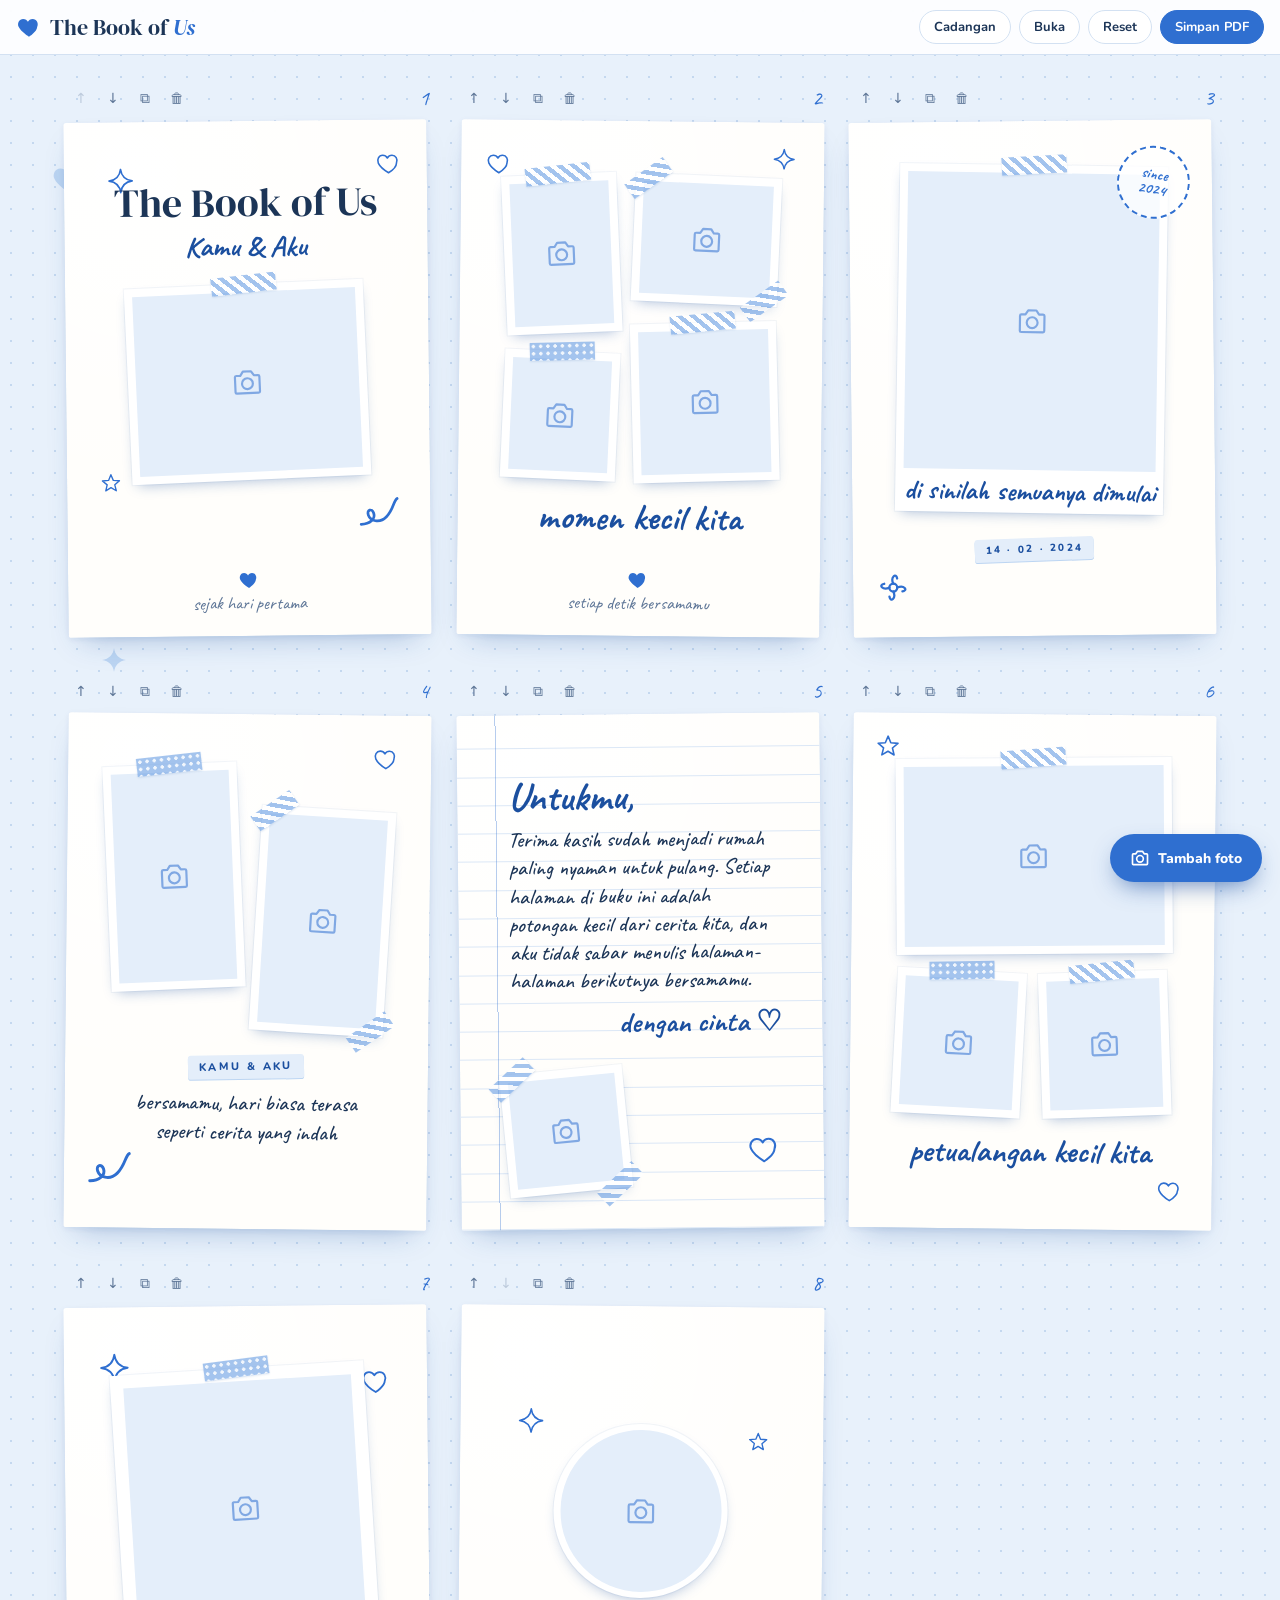
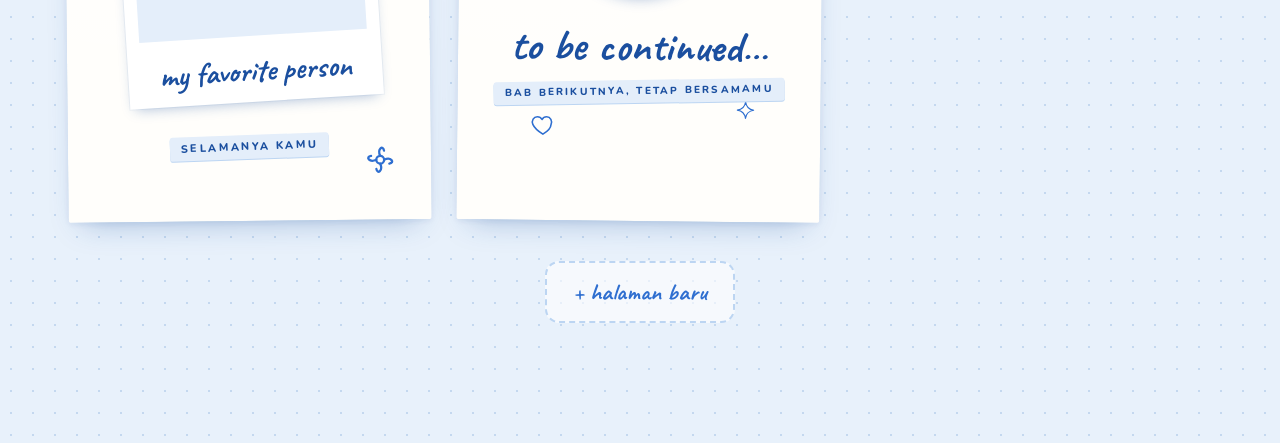
==== commit c7c911f3: "Restyle photobook as a white-blue scrapbook with playful motion Washi-taped photo prints on dotted p" ====
--- a/web/index.html
+++ b/web/index.html
@@ -4,134 +4,167 @@
 <meta charset="utf-8">
 <meta name="viewport" content="width=device-width, initial-scale=1">
 <title>The Book of Us</title>
-<meta name="description" content="Photobook pasangan bernuansa pink — tempel foto, ubah tulisan, lalu simpan sebagai PDF.">
+<meta name="description" content="Scrapbook kenangan berdua bernuansa putih-biru.">
 <link rel="preconnect" href="https://fonts.googleapis.com">
 <link rel="preconnect" href="https://fonts.gstatic.com" crossorigin>
-<link href="https://fonts.googleapis.com/css2?family=Cormorant+Garamond:ital,wght@0,500;0,600;1,500&family=Great+Vibes&family=Montserrat:wght@500;700;800&display=swap" rel="stylesheet">
+<link href="https://fonts.googleapis.com/css2?family=Caveat:wght@500;700&family=DM+Serif+Display:ital@0;1&family=Nunito:wght@600;700;800&display=swap" rel="stylesheet">
 <style>
+  /* Scrapbook on blue dotted paper: white photo prints, washi tape, blue ink doodles. */
   :root {
     color-scheme: light;
-    --bg: #fbeef2;
-    --bg-2: #f7dfe7;
-    --paper: #fffafb;
-    --ink: #4a2a35;
-    --ink-soft: #8a6270;
-    --rose: #d6336c;
-    --rose-deep: #a61e4d;
-    --blush: #f6c3d3;
-    --blush-2: #fde4ec;
-    --line: #efd0da;
-    --shadow: 0 10px 30px -12px rgba(166, 30, 77, .28), 0 2px 6px rgba(166, 30, 77, .08);
-    --serif: "Cormorant Garamond", Georgia, serif;
-    --sans: "Montserrat", system-ui, sans-serif;
-    --script: "Great Vibes", cursive;
+    --bg: #e8f1fb;
+    --dot: #c4d8ef;
+    --paper: #fffefb;
+    --paper-line: #dbe7f6;
+    --ink: #1c3557;
+    --ink-soft: #5e7697;
+    --blue: #2f6fd0;
+    --blue-deep: #1b4f9f;
+    --sky: #bcd5f2;
+    --sky-2: #e4eefa;
+    --line: #d3e1f2;
+    --tape-a: rgba(108, 160, 228, .62);
+    --tape-b: rgba(255, 255, 255, .55);
+    --shadow: 0 14px 30px -14px rgba(27, 79, 159, .35), 0 2px 6px rgba(27, 79, 159, .08);
+    --serif: "DM Serif Display", Georgia, serif;
+    --hand: "Caveat", "Segoe Print", cursive;
+    --ui: "Nunito", system-ui, sans-serif;
   }
   * { box-sizing: border-box; }
   html, body { margin: 0; }
   body {
-    background:
-      radial-gradient(circle at 15% 10%, #fff 0, transparent 40%),
-      radial-gradient(circle at 85% 90%, var(--bg-2) 0, transparent 45%),
-      var(--bg);
+    background-color: var(--bg);
+    background-image: radial-gradient(var(--dot) 1.2px, transparent 1.4px);
+    background-size: 22px 22px;
     color: var(--ink);
-    font-family: var(--sans);
+    font-family: var(--ui);
     min-height: 100vh;
+    overflow-x: hidden;
   }
   button { font: inherit; cursor: pointer; }
 
-  /* ---------- Header / toolbar ---------- */
+  /* ---------- Header ---------- */
   .topbar {
     position: sticky; top: env(safe-area-inset-top, 0px); z-index: 20;
     display: flex; align-items: center; gap: 12px; flex-wrap: wrap;
-    padding: 12px 16px;
-    background: rgba(251, 238, 242, .88);
+    padding: 10px max(16px, env(safe-area-inset-right, 0px)) 10px max(16px, env(safe-area-inset-left, 0px));
+    background: rgba(255, 255, 255, .86);
     backdrop-filter: blur(10px);
     border-bottom: 1px solid var(--line);
   }
   .brand { display: flex; align-items: center; gap: 8px; margin-right: auto; }
-  .brand h1 {
-    margin: 0; font-size: 15px; letter-spacing: .18em; font-weight: 800; color: var(--rose);
-  }
-  .brand small { display: block; font-size: 11px; color: var(--ink-soft); letter-spacing: .02em; font-weight: 500; }
+  .brand svg { width: 26px; height: 26px; color: var(--blue); animation: beat 1.8s ease-in-out infinite; }
+  .brand h1 { margin: 0; font-family: var(--serif); font-weight: 400; font-size: 22px; color: var(--ink); }
+  .brand h1 em { color: var(--blue); }
   .btn {
     border: 1px solid var(--line); background: #fff; color: var(--ink);
-    padding: 8px 14px; border-radius: 999px; font-size: 13px; font-weight: 600;
+    padding: 7px 14px; border-radius: 999px; font-size: 13px; font-weight: 700;
     display: inline-flex; align-items: center; gap: 6px;
-    transition: background .15s, border-color .15s, transform .1s;
-  }
-  .btn:hover { border-color: var(--blush); background: var(--blush-2); }
-  .btn:active { transform: scale(.97); }
-  .btn.primary { background: var(--rose); color: #fff; border-color: var(--rose); }
-  .btn.primary:hover { background: var(--rose-deep); border-color: var(--rose-deep); }
+    transition: background .15s, border-color .15s, transform .15s;
+  }
+  .btn:hover { border-color: var(--sky); background: var(--sky-2); transform: translateY(-1px) rotate(-1deg); }
+  .btn:active { transform: scale(.95); }
+  .btn.primary { background: var(--blue); color: #fff; border-color: var(--blue); }
+  .btn.primary:hover { background: var(--blue-deep); border-color: var(--blue-deep); }
   .actions { display: flex; gap: 8px; flex-wrap: wrap; }
 
-  .hint {
-    max-width: 760px; margin: 18px auto 0; padding: 0 16px;
-    font-size: 13px; line-height: 1.6; color: var(--ink-soft); text-align: center;
-  }
-  .hint b { color: var(--rose-deep); }
+  /* ---------- Floating doodles in the background ---------- */
+  .sky { position: fixed; inset: 0; pointer-events: none; z-index: 0; overflow: hidden; }
+  .sky svg { position: absolute; color: var(--sky); animation: drift 9s ease-in-out infinite; }
 
   /* ---------- Book ---------- */
   .book {
+    position: relative; z-index: 1;
     display: grid;
     grid-template-columns: repeat(auto-fill, minmax(min(100%, 340px), 1fr));
-    gap: 36px 28px;
-    max-width: 1180px; margin: 24px auto 40px; padding: 0 16px;
-  }
-  .sheet { display: flex; flex-direction: column; gap: 10px; }
-  .sheet-bar {
-    display: flex; align-items: center; gap: 4px;
-    font-size: 12px; color: var(--ink-soft); font-weight: 600;
-  }
-  .sheet-bar .num { margin-right: auto; letter-spacing: .08em; }
+    gap: 40px 30px;
+    max-width: 1180px; margin: 28px auto 40px;
+    padding: 0 max(16px, env(safe-area-inset-right, 0px)) 0 max(16px, env(safe-area-inset-left, 0px));
+  }
+  .sheet { display: flex; flex-direction: column; gap: 8px; }
+  .book.intro .sheet, .sheet.new { animation: pop .55s cubic-bezier(.2, 1.4, .4, 1) both; }
+  .book.intro .sheet:nth-child(2) { animation-delay: .08s; } .book.intro .sheet:nth-child(3) { animation-delay: .16s; } .book.intro .sheet:nth-child(n+4) { animation-delay: .24s; }
+  .sheet-bar { display: flex; align-items: center; gap: 2px; color: var(--ink-soft); }
+  .sheet-bar .num { order: 9; margin-left: auto; font-family: var(--hand); font-size: 22px; color: var(--blue); }
   .icon-btn {
     width: 30px; height: 30px; border-radius: 50%;
     border: 1px solid transparent; background: transparent; color: var(--ink-soft);
-    display: grid; place-items: center; font-size: 14px;
-  }
-  .icon-btn:hover { background: #fff; border-color: var(--line); color: var(--rose); }
+    display: grid; place-items: center; font-size: 14px; transition: transform .15s;
+  }
+  .icon-btn:hover { background: #fff; border-color: var(--line); color: var(--blue); transform: scale(1.12); }
   .icon-btn:disabled { opacity: .3; pointer-events: none; }
 
   .page {
     container-type: inline-size;
     position: relative;
     aspect-ratio: 148 / 210;
-    background: var(--paper);
+    background:
+      radial-gradient(circle at 20% 10%, #fff 0, transparent 60%),
+      var(--paper);
     box-shadow: var(--shadow);
-    border-radius: 4px;
+    border-radius: 3px;
     overflow: hidden;
     display: flex; flex-direction: column; align-items: center;
-  }
-  .page::after { /* subtle paper border */
-    content: ""; position: absolute; inset: 3.2cqw; border: 1px solid #f6dde5; pointer-events: none; border-radius: 2px;
-  }
+    transition: transform .3s;
+  }
+  .sheet:nth-child(odd) .page { transform: rotate(-.6deg); }
+  .sheet:nth-child(even) .page { transform: rotate(.6deg); }
+  .sheet .page:hover { transform: rotate(0) translateY(-3px); }
 
   /* editable text */
-  [data-text] { outline: none; border-radius: 3px; transition: background .15s; position: relative; z-index: 1; }
-  [data-text]:hover { background: rgba(246, 195, 211, .25); }
-  [data-text]:focus { background: rgba(246, 195, 211, .35); }
-  [data-text]:empty::before { content: attr(data-ph); color: #d9a9b8; }
-
-  /* photo slot */
+  [data-text] { outline: none; border-radius: 3px; transition: background .15s; position: relative; z-index: 3; }
+  [data-text]:hover { background: rgba(188, 213, 242, .3); }
+  [data-text]:focus { background: rgba(188, 213, 242, .45); }
+  [data-text]:empty::before { content: attr(data-ph); color: #a9c1df; }
+
+  /* ---------- Photo prints with washi tape ---------- */
+  .frame {
+    position: relative; z-index: 2;
+    background: #fff;
+    padding: 2.2cqw;
+    box-shadow: 0 6px 14px -6px rgba(27, 79, 159, .4), 0 0 0 1px rgba(27, 79, 159, .05);
+    transform: rotate(var(--r, 0deg));
+    transition: transform .35s cubic-bezier(.2, 1.4, .4, 1);
+  }
+  .frame:hover { transform: rotate(calc(var(--r, 0deg) * -1)) scale(1.02); }
+  .frame::before { /* washi tape */
+    content: ""; position: absolute; z-index: 3;
+    top: -2.4cqw; left: 50%; width: 18cqw; height: 5cqw;
+    transform: translateX(-50%) rotate(-4deg);
+    background: repeating-linear-gradient(45deg, var(--tape-a) 0 1.2cqw, var(--tape-b) 1.2cqw 2.4cqw);
+    box-shadow: 0 1px 2px rgba(27, 79, 159, .12);
+  }
+  .frame.dots::before {
+    background: radial-gradient(rgba(255,255,255,.85) 28%, transparent 30%) 0 0 / 2cqw 2cqw, var(--tape-a);
+  }
+  .frame.corner::before { top: -1.2cqw; left: -3cqw; width: 13cqw; transform: rotate(-38deg); }
+  .frame.corner::after {
+    content: ""; position: absolute; z-index: 3; bottom: -1.2cqw; right: -3cqw; width: 13cqw; height: 5cqw;
+    transform: rotate(-38deg);
+    background: repeating-linear-gradient(45deg, var(--tape-a) 0 1.2cqw, var(--tape-b) 1.2cqw 2.4cqw);
+  }
+  .frame.notape::before { display: none; }
+  .frame.round { border-radius: 50%; padding: 1.8cqw; }
+  .frame.round .slot { border-radius: 50%; }
+
   .slot {
-    position: relative; overflow: hidden;
-    background: repeating-linear-gradient(45deg, #fdf1f5 0 8px, #fbe7ee 8px 16px);
-    border: 1.5px dashed var(--blush);
-    display: grid; place-items: center; text-align: center;
-    color: var(--rose); cursor: pointer; z-index: 1;
-    transition: border-color .15s, box-shadow .15s;
+    position: relative; overflow: hidden; width: 100%; height: 100%;
+    background: var(--sky-2);
+    display: grid; place-items: center;
+    color: var(--blue); cursor: pointer;
     touch-action: manipulation;
   }
-  .slot:hover, .slot.active { border-color: var(--rose); }
-  .slot.dragover { box-shadow: inset 0 0 0 3px var(--rose); }
-  .slot .ph { font-size: 3cqw; font-weight: 600; line-height: 1.4; padding: 6px; pointer-events: none; }
-  .slot .ph span { display: block; font-size: 6cqw; line-height: 1; margin-bottom: .6cqw; }
-  .slot.filled.active { touch-action: none; box-shadow: inset 0 0 0 3px var(--rose); }
-  .slot.filled { border: 0; background: #f3e4e9; cursor: grab; }
+  .slot .ph { pointer-events: none; display: grid; place-items: center; }
+  .slot .ph svg { width: 9cqw; height: 9cqw; opacity: .55; transition: transform .25s, opacity .25s; }
+  .slot:hover .ph svg { transform: scale(1.15) rotate(-8deg); opacity: .9; }
+  .slot.dragover { box-shadow: inset 0 0 0 3px var(--blue); }
+  .slot.filled { background: var(--sky-2); cursor: grab; }
+  .slot.filled.active { touch-action: none; box-shadow: inset 0 0 0 3px var(--blue); }
   .slot.filled.panning { cursor: grabbing; }
   .slot img {
     position: absolute; inset: 0; width: 100%; height: 100%;
     object-fit: cover; pointer-events: none; user-select: none; -webkit-user-drag: none;
+    animation: develop .9s ease-out both;
   }
   .slot .tools {
     position: absolute; top: 6px; right: 6px; display: flex; gap: 4px;
@@ -140,144 +173,153 @@
   .slot.filled:hover .tools, .slot.filled.active .tools { opacity: 1; }
   .slot .tools button {
     width: 26px; height: 26px; border-radius: 50%; border: 0;
-    background: rgba(255,255,255,.92); color: var(--rose-deep); font-size: 13px;
+    background: rgba(255,255,255,.94); color: var(--blue-deep); font-size: 13px;
     display: grid; place-items: center; box-shadow: 0 1px 4px rgba(0,0,0,.15);
   }
   @media (hover: none) {
     .slot.filled.active .tools { opacity: 1; }
     .slot .tools button { width: 34px; height: 34px; font-size: 15px; }
   }
-  .slot .loading { position: absolute; inset: 0; display: grid; place-items: center; background: rgba(255,250,251,.8); font-size: 3cqw; font-weight: 700; color: var(--rose); }
-
-  /* ---------- Shared page pieces ---------- */
-  .title {
-    font-family: var(--sans); font-weight: 800; color: var(--rose);
-    letter-spacing: .14em; text-transform: uppercase; text-align: center;
-  }
-  .subtitle {
-    font-family: var(--serif); font-weight: 600; color: var(--rose-deep);
-    letter-spacing: .14em; text-transform: uppercase; text-align: center;
-  }
-  .script { font-family: var(--script); color: var(--rose-deep); text-align: center; line-height: 1.1; }
-  .body-text { font-family: var(--serif); color: var(--ink); line-height: 1.55; }
+  .slot .loading { position: absolute; inset: 0; display: grid; place-items: center; background: rgba(255,255,255,.75); }
+  .slot .loading::after { content: "♥"; font-size: 8cqw; color: var(--blue); animation: beat .8s ease-in-out infinite; }
+
+  /* ---------- Words & doodles ---------- */
+  .title { font-family: var(--serif); font-weight: 400; color: var(--ink); text-align: center; line-height: 1; }
+  .label {
+    display: inline-block; font-family: var(--ui); font-weight: 800; text-transform: uppercase; letter-spacing: .22em;
+    color: var(--blue-deep); background: var(--sky-2); padding: 1.2cqw 3cqw; transform: rotate(-1.5deg);
+    box-shadow: 0 1px 0 var(--sky);
+  }
+  .hand { font-family: var(--hand); font-weight: 700; color: var(--blue-deep); text-align: center; line-height: 1.05; }
+  .body-text { font-family: var(--hand); font-weight: 500; color: var(--ink); line-height: 1.3; }
+  .doodle { position: absolute; z-index: 1; color: var(--blue); pointer-events: none; }
+  .doodle.wiggle { animation: wiggle 3s ease-in-out infinite; }
+  .doodle.twinkle { animation: twinkle 2.4s ease-in-out infinite; }
+  .doodle.beat { animation: beat 1.6s ease-in-out infinite; }
+  .doodle.float { animation: bob 3.6s ease-in-out infinite; }
+  .stamp {
+    position: absolute; z-index: 3; display: grid; place-items: center; text-align: center;
+    width: 20cqw; height: 20cqw; border-radius: 50%;
+    border: .6cqw dashed var(--blue); color: var(--blue);
+    font-family: var(--hand); font-weight: 700; font-size: 4.2cqw; line-height: 1;
+    background: rgba(255,255,255,.75); transform: rotate(12deg);
+    animation: wiggle 4s ease-in-out infinite;
+  }
   .mark {
-    position: absolute; bottom: 6.5cqw; left: 0; right: 0;
-    display: flex; flex-direction: column; align-items: center; gap: .6cqw;
-    color: var(--rose); z-index: 1;
-  }
-  .mark svg { width: 7cqw; height: 7cqw; }
-  .mark .mark-text { font-family: var(--serif); font-style: italic; font-size: 3.2cqw; color: var(--ink-soft); }
+    position: absolute; bottom: 6cqw; left: 0; right: 0; z-index: 3;
+    display: flex; flex-direction: column; align-items: center; gap: .4cqw; color: var(--blue);
+  }
+  .mark svg { width: 6cqw; height: 6cqw; animation: beat 1.6s ease-in-out infinite; }
+  .mark .mark-text { font-family: var(--hand); font-size: 5cqw; color: var(--ink-soft); }
 
   /* cover */
-  .t-cover .title { margin-top: 22cqw; font-size: 6.2cqw; }
-  .t-cover .subtitle { margin-top: 3cqw; font-size: 3.3cqw; }
-  .t-cover .slot { margin-top: 8cqw; width: 66cqw; height: 52cqw; }
+  .t-cover .title { margin-top: 17cqw; font-size: 11cqw; }
+  .t-cover .title-wrap { position: relative; }
+  .t-cover .names { margin-top: 2.5cqw; font-size: 8cqw; }
+  .t-cover .frame { margin-top: 6cqw; width: 66cqw; height: 54cqw; --r: -2deg; }
 
   /* collage */
-  .t-collage .grid {
-    margin-top: 22cqw; width: 72cqw; height: 72cqw;
-    display: flex; gap: 3cqw;
-  }
-  .t-collage .col { display: flex; flex-direction: column; gap: 3cqw; }
-  .t-collage .col .slot { width: 100%; }
-  .t-collage .c1 .slot:first-child { flex: 56; }
-  .t-collage .c1 .slot:last-child  { flex: 44; }
-  .t-collage .c2 .slot:first-child { flex: 44; }
-  .t-collage .c2 .slot:last-child  { flex: 56; }
-  .t-collage .c1 { flex: 42; } .t-collage .c2 { flex: 58; }
-  .t-collage .script { margin-top: 6cqw; font-size: 9cqw; }
+  .t-collage .grid { margin-top: 15cqw; width: 76cqw; height: 84cqw; display: flex; gap: 4cqw; }
+  .t-collage .col { display: flex; flex-direction: column; gap: 5cqw; }
+  .t-collage .c1 { flex: 44; } .t-collage .c2 { flex: 56; }
+  .t-collage .c1 .frame:first-child { flex: 56; } .t-collage .c1 .frame:last-child { flex: 44; }
+  .t-collage .c2 .frame:first-child { flex: 44; } .t-collage .c2 .frame:last-child { flex: 56; }
+  .t-collage .hand { margin-top: 5cqw; font-size: 10cqw; }
 
   /* full */
-  .t-full .slot { margin-top: 12cqw; width: 76cqw; height: 100cqw; }
-  .t-full .script { margin-top: 6cqw; font-size: 8cqw; }
-  .t-full .date { margin-top: 1.5cqw; font-family: var(--sans); font-size: 2.8cqw; letter-spacing: .3em; color: var(--ink-soft); text-transform: uppercase; }
+  .t-full .frame { margin-top: 12cqw; width: 74cqw; height: 96cqw; --r: 1.5deg; padding-bottom: 12cqw; }
+  .t-full .frame .cap { position: absolute; left: 0; right: 0; bottom: 2cqw; font-size: 7.5cqw; }
+  .t-full .label { margin-top: 7cqw; font-size: 2.8cqw; }
 
   /* duo */
-  .t-duo .row { margin-top: 14cqw; width: 76cqw; display: flex; gap: 3cqw; }
-  .t-duo .row .slot { flex: 1; height: 62cqw; }
-  .t-duo .row .slot:last-child { margin-top: 12cqw; }
-  .t-duo .subtitle { margin-top: 7cqw; font-size: 3.4cqw; }
-  .t-duo .body-text { margin-top: 3cqw; width: 70cqw; font-size: 4cqw; text-align: center; font-style: italic; }
+  .t-duo .row { margin-top: 14cqw; width: 78cqw; display: flex; gap: 4cqw; }
+  .t-duo .row .frame { flex: 1; height: 62cqw; }
+  .t-duo .row .frame:first-child { --r: -3deg; }
+  .t-duo .row .frame:last-child { --r: 3deg; margin-top: 12cqw; }
+  .t-duo .label { margin-top: 6cqw; font-size: 3cqw; }
+  .t-duo .body-text { margin-top: 3cqw; width: 70cqw; font-size: 6cqw; text-align: center; }
 
   /* trio */
-  .t-trio .slot.big { margin-top: 12cqw; width: 76cqw; height: 56cqw; }
-  .t-trio .row { margin-top: 3cqw; width: 76cqw; display: flex; gap: 3cqw; }
-  .t-trio .row .slot { flex: 1; height: 40cqw; }
-  .t-trio .script { margin-top: 5cqw; font-size: 8cqw; }
-
-  /* letter */
-  .t-letter .inner { width: 100%; padding: 18cqw 13cqw 0; display: flex; flex-direction: column; }
-  .t-letter .script { text-align: left; font-size: 11cqw; }
-  .t-letter .body-text { margin-top: 4cqw; font-size: 4.3cqw; white-space: pre-wrap; flex: 0 1 auto; max-height: 92cqw; overflow: hidden; }
-  .t-letter .sign { margin-top: 5cqw; text-align: right; font-size: 8cqw; }
-  .t-letter .slot { position: absolute; left: 13cqw; bottom: 16cqw; width: 30cqw; height: 30cqw; border-radius: 50%; }
+  .t-trio .frame.big { margin-top: 12cqw; width: 76cqw; height: 54cqw; --r: -1deg; }
+  .t-trio .row { margin-top: 5cqw; width: 76cqw; display: flex; gap: 5cqw; }
+  .t-trio .row .frame { flex: 1; height: 40cqw; }
+  .t-trio .row .frame:first-child { --r: 2.5deg; }
+  .t-trio .row .frame:last-child { --r: -2.5deg; }
+  .t-trio .hand { margin-top: 5cqw; font-size: 9cqw; }
+
+  /* letter: lined notebook paper */
+  .t-letter .lines {
+    position: absolute; inset: 0; pointer-events: none;
+    background:
+      linear-gradient(90deg, transparent 10.5cqw, rgba(47, 111, 208, .35) 10.5cqw, rgba(47, 111, 208, .35) calc(10.5cqw + 1px), transparent calc(10.5cqw + 1px)),
+      repeating-linear-gradient(transparent 0 calc(7.8cqw - 1px), var(--paper-line) calc(7.8cqw - 1px) 7.8cqw);
+    background-position: 0 0, 0 1.6cqw;
+  }
+  .t-letter .inner { width: 100%; padding: 15cqw 11cqw 0 14cqw; display: flex; flex-direction: column; }
+  .t-letter .hi { text-align: left; font-size: 11cqw; line-height: 15.6cqw; }
+  .t-letter .body-text { font-size: 6cqw; line-height: 7.8cqw; white-space: pre-wrap; max-height: 86cqw; overflow: hidden; }
+  .t-letter .sign { text-align: right; font-size: 8cqw; line-height: 15.6cqw; }
+  .t-letter .frame { position: absolute; left: 12cqw; bottom: 10cqw; width: 34cqw; height: 34cqw; }
 
   /* polaroid */
   .t-polaroid { justify-content: center; }
-  .t-polaroid .pol {
-    background: #fff; padding: 3.5cqw 3.5cqw 0; box-shadow: 0 6px 20px -8px rgba(166,30,77,.35);
-    width: 70cqw; transform: rotate(-3deg); position: relative; z-index: 1;
-  }
-  .t-polaroid .pol .slot { width: 100%; height: 72cqw; }
-  .t-polaroid .pol .script { font-size: 7.5cqw; padding: 3cqw 0 4cqw; }
-  .t-polaroid .tape {
-    position: absolute; top: -3cqw; left: 50%; width: 22cqw; height: 6cqw; transform: translateX(-50%) rotate(4deg);
-    background: rgba(246, 195, 211, .75); z-index: 2;
-  }
-  .t-polaroid .subtitle { margin-top: 10cqw; font-size: 3.2cqw; }
+  .t-polaroid .frame { width: 70cqw; height: 92cqw; padding: 3.5cqw 3.5cqw 18cqw; --r: -3deg; }
+  .t-polaroid .frame .cap { position: absolute; left: 0; right: 0; bottom: 4cqw; font-size: 8.5cqw; }
+  .t-polaroid .label { margin-top: 9cqw; font-size: 3cqw; }
 
   /* end */
   .t-end { justify-content: center; }
-  .t-end .slot { width: 46cqw; height: 46cqw; border-radius: 50%; }
-  .t-end .script { margin-top: 7cqw; font-size: 10cqw; }
-  .t-end .subtitle { margin-top: 2cqw; font-size: 3.2cqw; }
+  .t-end .frame { width: 48cqw; height: 48cqw; }
+  .t-end .hand { margin-top: 7cqw; font-size: 12cqw; }
+  .t-end .label { margin-top: 3cqw; font-size: 2.8cqw; }
 
   /* ---------- Add page ---------- */
-  .add-wrap { display: flex; justify-content: center; margin: 0 auto 64px; padding: 0 16px; }
+  .add-wrap { position: relative; z-index: 1; display: flex; justify-content: center; margin: 0 auto 120px; padding: 0 16px; }
   .add-card {
-    border: 2px dashed var(--blush); background: rgba(255,255,255,.5); color: var(--rose);
-    border-radius: 14px; padding: 18px 28px; font-weight: 700; font-size: 14px;
-  }
-  .add-card:hover { background: #fff; border-color: var(--rose); }
+    border: 2px dashed var(--sky); background: rgba(255,255,255,.6); color: var(--blue);
+    border-radius: 14px; padding: 14px 26px; font-family: var(--hand); font-weight: 700; font-size: 24px;
+    transition: transform .2s;
+  }
+  .add-card:hover { background: #fff; border-color: var(--blue); transform: rotate(-2deg) scale(1.04); }
 
   /* ---------- Modal ---------- */
   .modal {
     position: fixed; inset: 0; z-index: 50; display: none;
-    background: rgba(74, 42, 53, .35); backdrop-filter: blur(4px);
+    background: rgba(28, 53, 87, .35); backdrop-filter: blur(4px);
     align-items: center; justify-content: center; padding: 16px;
   }
   .modal.open { display: flex; }
   .modal-box {
     background: #fff; border-radius: 18px; padding: 22px; width: min(640px, 100%);
     max-height: 90vh; overflow: auto; box-shadow: var(--shadow);
-  }
-  .modal-box h2 { margin: 0 0 4px; font-size: 18px; color: var(--rose-deep); }
-  .modal-box p { margin: 0 0 16px; font-size: 13px; color: var(--ink-soft); }
-  .tpl-grid { display: grid; grid-template-columns: repeat(auto-fill, minmax(130px, 1fr)); gap: 12px; }
+    animation: pop .35s cubic-bezier(.2, 1.4, .4, 1) both;
+  }
+  .modal-box h2 { margin: 0 0 14px; font-family: var(--hand); font-size: 30px; color: var(--blue-deep); }
+  .modal-box p { margin: -8px 0 16px; font-size: 13px; color: var(--ink-soft); }
+  .tpl-grid { display: grid; grid-template-columns: repeat(auto-fill, minmax(120px, 1fr)); gap: 12px; }
   .tpl {
-    border: 1px solid var(--line); border-radius: 12px; background: var(--blush-2);
-    padding: 12px; text-align: left; display: flex; flex-direction: column; gap: 8px;
-  }
-  .tpl:hover { border-color: var(--rose); background: #fff; }
+    border: 1px solid var(--line); border-radius: 12px; background: var(--sky-2);
+    padding: 12px; text-align: left; display: flex; flex-direction: column; gap: 8px; transition: transform .2s;
+  }
+  .tpl:hover { border-color: var(--blue); background: #fff; transform: rotate(-1.5deg) translateY(-2px); }
   .tpl .mini { aspect-ratio: 148/210; background: #fff; border-radius: 4px; display: grid; place-items: center; font-size: 26px; }
   .tpl b { font-size: 13px; color: var(--ink); }
-  .tpl span { font-size: 11px; color: var(--ink-soft); line-height: 1.4; }
-  .modal-foot { display: flex; justify-content: flex-end; margin-top: 16px; }
-
-  /* floating "add photos" button, thumb-friendly on phones */
+  .modal-foot { display: flex; justify-content: flex-end; gap: 8px; margin-top: 16px; }
+  .confirm-box { width: min(380px, 100%); }
+
+  /* floating add-photo button */
   .fab {
     position: fixed; z-index: 30;
     right: calc(18px + env(safe-area-inset-right, 0px));
     bottom: calc(18px + env(safe-area-inset-bottom, 0px));
     border: 0; border-radius: 999px; padding: 14px 20px;
-    background: var(--rose); color: #fff; font-weight: 700; font-size: 14px;
-    box-shadow: 0 10px 24px -8px rgba(166, 30, 77, .6);
+    background: var(--blue); color: #fff; font-weight: 800; font-size: 14px;
+    box-shadow: 0 10px 24px -8px rgba(27, 79, 159, .7);
     display: inline-flex; align-items: center; gap: 8px;
-  }
-  .fab:hover { background: var(--rose-deep); }
+    animation: bob 3s ease-in-out infinite;
+  }
+  .fab:hover { background: var(--blue-deep); }
   .fab svg { width: 20px; height: 20px; }
-  .confirm-box { width: min(380px, 100%); }
-  .confirm-box .modal-foot { gap: 8px; }
 
   .toast {
     position: fixed; left: 50%; bottom: calc(84px + env(safe-area-inset-bottom, 0px)); transform: translate(-50%, 20px);
@@ -287,60 +329,73 @@
   }
   .toast.show { opacity: 1; transform: translate(-50%, 0); }
 
-  footer { text-align: center; font-size: 12px; color: var(--ink-soft); padding: 0 16px 96px; }
+  /* little hearts that burst out when a photo lands */
+  .burst { position: fixed; z-index: 70; pointer-events: none; font-size: 18px; color: var(--blue); animation: burst 1s ease-out forwards; }
+
   .framed .local-only { display: none !important; }
 
   @media (max-width: 560px) {
     .topbar { position: static; }
-    .brand small { display: none; }
-    .btn { padding: 7px 11px; font-size: 12px; }
+    .btn { padding: 6px 11px; font-size: 12px; }
+  }
+
+  /* ---------- Animations ---------- */
+  @keyframes pop { from { opacity: 0; transform: translateY(18px) scale(.96); } to { opacity: 1; transform: none; } }
+  @keyframes beat { 0%, 100% { transform: scale(1); } 15% { transform: scale(1.18); } 30% { transform: scale(1); } 45% { transform: scale(1.12); } }
+  @keyframes wiggle { 0%, 100% { transform: rotate(var(--rot, 8deg)); } 50% { transform: rotate(calc(var(--rot, 8deg) * -1)); } }
+  @keyframes twinkle { 0%, 100% { transform: scale(1) rotate(0); opacity: 1; } 50% { transform: scale(.7) rotate(25deg); opacity: .55; } }
+  @keyframes bob { 0%, 100% { transform: translateY(0); } 50% { transform: translateY(-6px); } }
+  @keyframes drift { 0%, 100% { transform: translateY(0) rotate(0); } 50% { transform: translateY(-24px) rotate(12deg); } }
+  @keyframes develop { from { opacity: 0; filter: brightness(1.8) saturate(0); } to { opacity: 1; filter: none; } }
+  @keyframes burst {
+    from { opacity: 1; transform: translate(-50%, -50%) scale(.6); }
+    to { opacity: 0; transform: translate(calc(-50% + var(--dx)), calc(-50% + var(--dy))) scale(1.3) rotate(var(--rz)); }
+  }
+  @media (prefers-reduced-motion: reduce) {
+    *, *::before, *::after { animation: none !important; transition: none !important; }
   }
 
   /* ---------- Print: one book page per paper page ---------- */
   @page { size: 148mm 210mm; margin: 0; }
   @media print {
     body { background: #fff; }
-    .topbar, .hint, .sheet-bar, .add-wrap, .modal, .toast, .fab, footer, .slot .tools { display: none !important; }
+    .topbar, .sky, .sheet-bar, .add-wrap, .modal, .toast, .fab, .burst, .slot .tools { display: none !important; }
     .book { display: block; margin: 0; padding: 0; max-width: none; }
-    .sheet { display: block; break-after: page; page-break-after: always; }
+    .sheet { display: block; break-after: page; page-break-after: always; animation: none; }
     .sheet:last-child { break-after: auto; page-break-after: auto; }
-    .page { width: 148mm; height: 210mm; aspect-ratio: auto; box-shadow: none; border-radius: 0; }
-    .slot:not(.filled) { border-color: #f0d3dc; }
+    .sheet .page { width: 148mm; height: 210mm; aspect-ratio: auto; box-shadow: none; border-radius: 0; transform: none !important; }
     .slot:not(.filled) .ph { visibility: hidden; }
     [data-text]:empty::before { content: ""; }
-    * { -webkit-print-color-adjust: exact; print-color-adjust: exact; }
+    *, *::before, *::after { animation: none !important; -webkit-print-color-adjust: exact; print-color-adjust: exact; }
   }
 </style>
 </head>
 <body>
 
+<div class="sky" aria-hidden="true">
+  <svg style="left:4%;top:18%;width:34px;animation-delay:-2s" viewBox="0 0 24 24" fill="currentColor"><path d="M12 21s-7.5-4.6-9.6-9.2C.9 8.4 3 4.5 6.6 4.5c2.1 0 3.6 1.2 4.4 2.6.8-1.4 2.3-2.6 4.4-2.6 3.6 0 5.7 3.9 4.2 7.3C19.5 16.4 12 21 12 21z"/></svg>
+  <svg style="right:5%;top:30%;width:28px;animation-delay:-5s" viewBox="0 0 24 24" fill="currentColor"><path d="M12 2l2.4 7.2H22l-6 4.6 2.3 7.2L12 16.6 5.7 21l2.3-7.2-6-4.6h7.6z"/></svg>
+  <svg style="left:8%;top:72%;width:24px;animation-delay:-7s" viewBox="0 0 24 24" fill="currentColor"><path d="M12 0c1 7 5 11 12 12-7 1-11 5-12 12-1-7-5-11-12-12 7-1 11-5 12-12z"/></svg>
+  <svg style="right:9%;top:80%;width:30px;animation-delay:-1s" viewBox="0 0 24 24" fill="currentColor"><path d="M12 21s-7.5-4.6-9.6-9.2C.9 8.4 3 4.5 6.6 4.5c2.1 0 3.6 1.2 4.4 2.6.8-1.4 2.3-2.6 4.4-2.6 3.6 0 5.7 3.9 4.2 7.3C19.5 16.4 12 21 12 21z"/></svg>
+  <svg style="left:46%;top:94%;width:22px;animation-delay:-4s" viewBox="0 0 24 24" fill="currentColor"><path d="M12 0c1 7 5 11 12 12-7 1-11 5-12 12-1-7-5-11-12-12 7-1 11-5 12-12z"/></svg>
+</div>
+
 <header class="topbar">
   <div class="brand">
-    <svg width="26" height="26" viewBox="0 0 24 24" fill="#d6336c" aria-hidden="true"><path d="M12 21s-7.5-4.6-9.6-9.2C.9 8.4 3 4.5 6.6 4.5c2.1 0 3.6 1.2 4.4 2.6.8-1.4 2.3-2.6 4.4-2.6 3.6 0 5.7 3.9 4.2 7.3C19.5 16.4 12 21 12 21z"/></svg>
-    <div>
-      <h1>THE BOOK OF US</h1>
-      <small>Photobook pasangan — tempel fotomu sendiri</small>
-    </div>
+    <svg viewBox="0 0 24 24" fill="currentColor" aria-hidden="true"><path d="M12 21s-7.5-4.6-9.6-9.2C.9 8.4 3 4.5 6.6 4.5c2.1 0 3.6 1.2 4.4 2.6.8-1.4 2.3-2.6 4.4-2.6 3.6 0 5.7 3.9 4.2 7.3C19.5 16.4 12 21 12 21z"/></svg>
+    <h1>The Book of <em>Us</em></h1>
   </div>
   <div class="actions">
-    <button class="btn local-only" id="btnBackup" title="Unduh cadangan (.json)">⬇ Cadangan</button>
-    <button class="btn" id="btnRestore" title="Buka cadangan (.json)">⬆ Buka</button>
-    <button class="btn" id="btnReset" title="Kembalikan ke template awal">↺ Reset</button>
-    <button class="btn primary local-only" id="btnPrint">🖨 Simpan PDF</button>
+    <button class="btn local-only" id="btnBackup" title="Unduh cadangan (.json)">Cadangan</button>
+    <button class="btn" id="btnRestore" title="Buka cadangan (.json)">Buka</button>
+    <button class="btn" id="btnReset" title="Kembalikan ke template awal">Reset</button>
+    <button class="btn primary local-only" id="btnPrint">Simpan PDF</button>
   </div>
 </header>
 
-<p class="hint">
-  <b>Dari HP:</b> ketuk tombol <b>Tambah foto</b> lalu pilih banyak foto dari galeri sekaligus (atau ambil dari kamera). Foto langsung mengisi kotak yang masih kosong.
-  Ketuk satu kotak untuk mengisi atau mengganti fotonya; ketuk foto sekali lalu geser untuk mengatur posisinya.
-  <b>Di komputer:</b> klik, seret file, atau tempel (Ctrl/⌘+V). <b>Ketuk tulisan</b> untuk mengganti nama &amp; kata-kata. Semua tersimpan otomatis di browser ini.
-</p>
-
 <main class="book" id="book"></main>
 
-<div class="add-wrap"><button class="add-card" id="btnAdd">＋ Tambah halaman</button></div>
-
-<footer><span class="local-only">Dibuat dengan ♥ — tekan “Simpan PDF” lalu pilih “Save as PDF” untuk mencetak.</span></footer>
+<div class="add-wrap"><button class="add-card" id="btnAdd">+ halaman baru</button></div>
 
 <button class="fab" id="btnBulk" aria-label="Tambah foto dari galeri atau kamera">
   <svg viewBox="0 0 24 24" fill="none" stroke="currentColor" stroke-width="2" stroke-linecap="round" stroke-linejoin="round" aria-hidden="true"><path d="M4 7h3l2-3h6l2 3h3a1 1 0 0 1 1 1v11a1 1 0 0 1-1 1H4a1 1 0 0 1-1-1V8a1 1 0 0 1 1-1z"/><circle cx="12" cy="13" r="4"/></svg>
@@ -351,14 +406,13 @@
   <div class="modal-box confirm-box">
     <h2 id="confirmMsg">Yakin?</h2>
     <p id="confirmSub"></p>
-    <div class="modal-foot"><button class="btn" id="confirmNo">Batal</button><button class="btn primary" id="confirmYes">Ya, lanjut</button></div>
+    <div class="modal-foot"><button class="btn" id="confirmNo">Batal</button><button class="btn primary" id="confirmYes">Ya</button></div>
   </div>
 </div>
 
 <div class="modal" id="tplModal" role="dialog" aria-modal="true" aria-labelledby="tplTitle">
   <div class="modal-box">
-    <h2 id="tplTitle">Pilih template halaman</h2>
-    <p>Halaman baru akan ditambahkan sebelum halaman penutup.</p>
+    <h2 id="tplTitle">Halaman baru</h2>
     <div class="tpl-grid" id="tplGrid"></div>
     <div class="modal-foot"><button class="btn" id="tplClose">Batal</button></div>
   </div>
@@ -374,58 +428,92 @@
   "use strict";
 
   /* ================= Templates ================= */
-  const HEART = '<svg viewBox="0 0 24 24" fill="currentColor" aria-hidden="true"><path d="M12 21s-7.5-4.6-9.6-9.2C.9 8.4 3 4.5 6.6 4.5c2.1 0 3.6 1.2 4.4 2.6.8-1.4 2.3-2.6 4.4-2.6 3.6 0 5.7 3.9 4.2 7.3C19.5 16.4 12 21 12 21z"/></svg>';
-  const mark = (key = "mark") => `<div class="mark">${HEART}<div class="mark-text" data-text="${key}" data-ph="tulis sesuatu"></div></div>`;
-  const slot = (key, cls = "") => `<div class="slot ${cls}" data-slot="${key}"></div>`;
-  const text = (key, cls, ph, tag = "div") => `<${tag} class="${cls}" data-text="${key}" data-ph="${ph}"></${tag}>`;
+  const HEART_PATH = "M12 21s-7.5-4.6-9.6-9.2C.9 8.4 3 4.5 6.6 4.5c2.1 0 3.6 1.2 4.4 2.6.8-1.4 2.3-2.6 4.4-2.6 3.6 0 5.7 3.9 4.2 7.3C19.5 16.4 12 21 12 21z";
+  const DOODLES = { // blue-ink doodles, drawn as outlines like a pen sketch
+    heart: `<path d="${HEART_PATH}"/>`,
+    star: '<path d="M12 2.5l2.6 6.3 6.8.5-5.2 4.4 1.6 6.6L12 16.8l-5.8 3.5 1.6-6.6-5.2-4.4 6.8-.5z"/>',
+    spark: '<path d="M12 1c.8 6.2 4.8 10.2 11 11-6.2.8-10.2 4.8-11 11-.8-6.2-4.8-10.2-11-11 6.2-.8 10.2-4.8 11-11z"/>',
+    flower: '<circle cx="12" cy="12" r="2.6"/><path d="M12 9.4c-2-4.6 2-7.4 2.6-3.4M14.6 12c4.6-2 7.4 2 3.4 2.6M12 14.6c2 4.6-2 7.4-2.6 3.4M9.4 12c-4.6 2-7.4-2-3.4-2.6"/>',
+    swirl: '<path d="M2 19c5 0 8-3 7-6s-4-2-3 1 6 5 10 1 4-9 6-10"/>'
+  };
+  const doodle = (name, style, anim = "float", size = 8) =>
+    `<svg class="doodle ${anim}" style="${style};width:${size}cqw;height:${size}cqw" viewBox="0 0 24 24" fill="none" stroke="currentColor" stroke-width="1.5" stroke-linecap="round" stroke-linejoin="round" aria-hidden="true">${DOODLES[name]}</svg>`;
+  const mark = (key = "mark") => `<div class="mark"><svg viewBox="0 0 24 24" fill="currentColor" aria-hidden="true"><path d="${HEART_PATH}"/></svg><div class="mark-text" data-text="${key}" data-ph="♡"></div></div>`;
+  const slot = (key, cls = "", style = "", extra = "") =>
+    `<div class="frame ${cls}"${style ? ` style="${style}"` : ""}><div class="slot" data-slot="${key}"></div>${extra}</div>`;
+  const text = (key, cls, ph = "♡", tag = "div") => `<${tag} class="${cls}" data-text="${key}" data-ph="${ph}"></${tag}>`;
 
   const TEMPLATES = {
     cover: {
-      name: "Sampul", icon: "📖", desc: "Judul, nama berdua & satu foto",
-      defaults: { title: "The Book of Us", names: "Nama Kamu &amp; Nama Dia", mark: "est. 2024" },
-      html: () => text("title", "title", "Judul") + text("names", "subtitle", "Nama &amp; Nama") + slot("p1") + mark()
+      name: "Sampul", icon: "📖",
+      defaults: { title: "The Book of Us", names: "Kamu &amp; Aku", mark: "sejak hari pertama" },
+      html: () => text("title", "title") + text("names", "hand names") + slot("p1")
+        + doodle("spark", "left:12%;top:9%", "twinkle", 7) + doodle("heart", "right:7%;top:6%", "wiggle", 7)
+        + doodle("star", "left:9%;top:68%", "twinkle", 6) + doodle("swirl", "right:8%;top:72%", "float", 12) + mark()
     },
     collage: {
-      name: "Kolase 4 foto", icon: "🖼", desc: "Empat foto + tanda tangan",
-      defaults: { sig: "Nama &amp; Nama", mark: "our little moments" },
-      html: () => `<div class="grid"><div class="col c1">${slot("p1")}${slot("p2")}</div><div class="col c2">${slot("p3")}${slot("p4")}</div></div>`
-        + text("sig", "script", "Nama &amp; Nama") + mark()
+      name: "Kolase 4 foto", icon: "🖼",
+      defaults: { sig: "momen kecil kita", mark: "setiap detik bersamamu" },
+      html: () => `<div class="grid"><div class="col c1">${slot("p1", "", "--r:-3deg")}${slot("p2", "dots", "--r:2deg")}</div>`
+        + `<div class="col c2">${slot("p3", "corner", "--r:2deg")}${slot("p4", "", "--r:-2deg")}</div></div>`
+        + text("sig", "hand") + doodle("heart", "left:7%;top:6%", "beat", 7) + doodle("spark", "right:8%;top:5%", "twinkle", 6) + mark()
     },
     full: {
-      name: "Satu foto besar", icon: "🌅", desc: "Foto penuh + keterangan & tanggal",
-      defaults: { cap: "Pertemuan pertama", date: "14 · 02 · 2024" },
-      html: () => slot("p1") + text("cap", "script", "Keterangan") + text("date", "date", "tanggal")
+      name: "Satu foto besar", icon: "🌅",
+      defaults: { cap: "di sinilah semuanya dimulai", date: "14 · 02 · 2024", stamp: "since<br>2024" },
+      html: () => slot("p1", "", "", text("cap", "hand cap")) + text("date", "label")
+        + `<div class="stamp" style="right:6%;top:5%;--rot:12deg" data-text="stamp" data-ph="♡"></div>`
+        + doodle("flower", "left:6%;bottom:6%", "wiggle", 10)
     },
     duo: {
-      name: "Dua foto", icon: "👫", desc: "Dua foto berdampingan + cerita",
-      defaults: { head: "Kamu &amp; Aku", body: "Hari-hari biasa yang jadi luar biasa karena ada kamu." },
-      html: () => `<div class="row">${slot("p1")}${slot("p2")}</div>` + text("head", "subtitle", "Judul") + text("body", "body-text", "Cerita singkat…")
+      name: "Dua foto", icon: "👫",
+      defaults: { head: "kamu &amp; aku", body: "bersamamu, hari biasa terasa seperti cerita yang indah" },
+      html: () => `<div class="row">${slot("p1", "dots")}${slot("p2", "corner")}</div>` + text("head", "label") + text("body", "body-text")
+        + doodle("heart", "right:9%;top:6%", "beat", 7) + doodle("swirl", "left:6%;bottom:7%", "float", 13)
     },
     trio: {
-      name: "Tiga foto", icon: "🎞", desc: "Satu besar, dua kecil",
-      defaults: { cap: "Petualangan kita" },
-      html: () => slot("p1", "big") + `<div class="row">${slot("p2")}${slot("p3")}</div>` + text("cap", "script", "Keterangan")
+      name: "Tiga foto", icon: "🎞",
+      defaults: { cap: "petualangan kecil kita" },
+      html: () => slot("p1", "big") + `<div class="row">${slot("p2", "dots")}${slot("p3")}</div>` + text("cap", "hand")
+        + doodle("star", "left:6%;top:4%", "twinkle", 7) + doodle("heart", "right:8%;bottom:5%", "wiggle", 7)
     },
     polaroid: {
-      name: "Polaroid", icon: "📸", desc: "Foto ala polaroid miring",
-      defaults: { cap: "my favorite person", sub: "Tempat · Tahun" },
-      html: () => `<div class="pol"><div class="tape"></div>${slot("p1")}${text("cap", "script", "Keterangan")}</div>` + text("sub", "subtitle", "Tempat · Tahun")
+      name: "Polaroid", icon: "📸",
+      defaults: { cap: "my favorite person", sub: "selamanya kamu" },
+      html: () => slot("p1", "dots", "", text("cap", "hand cap")) + text("sub", "label")
+        + doodle("spark", "left:10%;top:9%", "twinkle", 8) + doodle("heart", "right:10%;top:12%", "beat", 8)
+        + doodle("flower", "right:9%;bottom:8%", "wiggle", 10)
     },
     letter: {
-      name: "Surat cinta", icon: "💌", desc: "Halaman tulisan + foto bulat kecil",
+      name: "Surat cinta", icon: "💌",
       defaults: {
         hi: "Untukmu,",
-        body: "Terima kasih sudah menjadi rumah paling nyaman untuk pulang. Setiap halaman di buku ini adalah potongan kecil dari cerita kita — dan aku tidak sabar menulis halaman-halaman berikutnya bersamamu.",
-        sign: "— dengan cinta"
+        body: "Terima kasih sudah menjadi rumah paling nyaman untuk pulang. Setiap halaman di buku ini adalah potongan kecil dari cerita kita, dan aku tidak sabar menulis halaman-halaman berikutnya bersamamu.",
+        sign: "dengan cinta ♡"
       },
-      html: () => `<div class="inner">${text("hi", "script", "Sapaan")}${text("body", "body-text", "Tulis suratmu di sini…")}${text("sign", "script sign", "Tanda tangan")}</div>` + slot("p1")
+      html: () => `<div class="lines"></div><div class="inner">${text("hi", "hand hi")}${text("body", "body-text")}${text("sign", "hand sign")}</div>`
+        + slot("p1", "corner", "--r:-5deg") + doodle("heart", "right:12%;bottom:12%", "beat", 9)
     },
     end: {
-      name: "Penutup", icon: "💗", desc: "Halaman akhir buku",
-      defaults: { end: "to be continued…", sub: "Bab berikutnya menanti kita" },
-      html: () => slot("p1") + text("end", "script", "Penutup") + text("sub", "subtitle", "Subjudul")
+      name: "Penutup", icon: "💙",
+      defaults: { end: "to be continued…", sub: "bab berikutnya, tetap bersamamu" },
+      html: () => slot("p1", "round notape") + text("end", "hand") + text("sub", "label")
+        + doodle("spark", "left:16%;top:20%", "twinkle", 7) + doodle("star", "right:15%;top:24%", "twinkle", 6)
+        + doodle("heart", "left:20%;bottom:16%", "float", 7) + doodle("spark", "right:18%;bottom:20%", "twinkle", 5)
     }
   };
+  // Earlier versions shipped instruction-like sample text; swap it for the new wording on load.
+  const OLD_SAMPLES = new Set(["Nama Kamu &amp; Nama Dia", "est. 2024", "Nama &amp; Nama", "our little moments", "Pertemuan pertama",
+    "Hari-hari biasa yang jadi luar biasa karena ada kamu.", "Kamu &amp; Aku", "Petualangan kita", "Tempat · Tahun",
+    "Bab berikutnya menanti kita", "— dengan cinta"]);
+  function upgrade(book) {
+    book.pages.forEach(p => {
+      const d = (TEMPLATES[p.type] || {}).defaults || {};
+      p.texts = p.texts || {};
+      for (const k in d) if (p.texts[k] === undefined || OLD_SAMPLES.has(p.texts[k])) p.texts[k] = d[k];
+    });
+    return book;
+  }
 
   const DEFAULT_ORDER = ["cover", "collage", "full", "duo", "letter", "trio", "polaroid", "end"];
   const uid = () => Math.random().toString(36).slice(2, 10);
@@ -484,7 +572,7 @@
     const last = state.pages.length - 1;
     sheet.innerHTML = `
       <div class="sheet-bar">
-        <span class="num">HALAMAN ${i + 1} / ${state.pages.length} · ${tpl.name.toUpperCase()}</span>
+        <span class="num">${i + 1}</span>
         <button class="icon-btn" data-act="up" title="Pindah ke atas" ${i === 0 ? "disabled" : ""}>↑</button>
         <button class="icon-btn" data-act="down" title="Pindah ke bawah" ${i === last ? "disabled" : ""}>↓</button>
         <button class="icon-btn" data-act="dup" title="Duplikat">⧉</button>
@@ -517,7 +605,7 @@
       el.innerHTML = `<img alt="" src="${ph.src}" style="object-position:${ph.x}% ${ph.y}%">
         <div class="tools"><button data-tool="replace" title="Ganti foto">⟳</button><button data-tool="remove" title="Hapus foto">✕</button></div>`;
     } else {
-      el.innerHTML = `<div class="ph"><span>＋</span>Klik / tempel foto</div>`;
+      el.innerHTML = `<div class="ph"><svg viewBox="0 0 24 24" fill="none" stroke="currentColor" stroke-width="1.6" stroke-linecap="round" stroke-linejoin="round" aria-hidden="true"><path d="M4 7h3l2-3h6l2 3h3a1 1 0 0 1 1 1v11a1 1 0 0 1-1 1H4a1 1 0 0 1-1-1V8a1 1 0 0 1 1-1z"/><circle cx="12" cy="13" r="4"/></svg></div>`;
     }
   }
 
@@ -595,6 +683,7 @@
       p.photos[el.dataset.slot] = { src, x: 50, y: 50 };
       paintSlot(el, p);
       setActive(el, p);
+      burst(el);
       save();
     } catch {
       el.querySelector(".loading")?.remove();
@@ -666,7 +755,7 @@
   const modal = document.getElementById("tplModal");
   const tplGrid = document.getElementById("tplGrid");
   tplGrid.innerHTML = Object.entries(TEMPLATES).map(([k, t]) =>
-    `<button class="tpl" data-tpl="${k}"><div class="mini">${t.icon}</div><b>${t.name}</b><span>${t.desc}</span></button>`).join("");
+    `<button class="tpl" data-tpl="${k}"><div class="mini">${t.icon}</div><b>${t.name}</b></button>`).join("");
   document.getElementById("btnAdd").onclick = () => modal.classList.add("open");
   document.getElementById("tplClose").onclick = () => modal.classList.remove("open");
   modal.addEventListener("click", e => { if (e.target === modal) modal.classList.remove("open"); });
@@ -680,7 +769,7 @@
     modal.classList.remove("open");
     render(); save();
     const el = book.querySelector(`[data-id="${pg.id}"]`);
-    if (el) el.scrollIntoView({ behavior: "smooth", block: "center" });
+    if (el) { el.classList.add("new"); el.scrollIntoView({ behavior: "smooth", block: "center" }); }
   });
 
   /* ================= Confirm dialog (native confirm() is blocked in some viewers) ================= */
@@ -730,7 +819,7 @@
     render(); save();
     toast(ok === files.length ? `${ok} foto berhasil ditambahkan ♥` : `${ok} dari ${files.length} foto berhasil ditambahkan. Sisanya formatnya tidak didukung.`);
     const el = firstId && book.querySelector(`[data-id="${firstId}"]`);
-    if (el) el.scrollIntoView({ behavior: "smooth", block: "start" });
+    if (el) { el.scrollIntoView({ behavior: "smooth", block: "start" }); setTimeout(() => burst(el.querySelector(".page")), 500); }
   });
 
   /* ================= Toolbar ================= */
@@ -764,10 +853,26 @@
       const data = JSON.parse(await f.text());
       if (!Array.isArray(data.pages)) throw 0;
       data.pages = data.pages.filter(p => TEMPLATES[p.type]).map(p => ({ id: p.id || uid(), type: p.type, texts: p.texts || {}, photos: p.photos || {} }));
-      state = { v: 1, pages: data.pages.length ? data.pages : freshBook().pages };
+      state = upgrade({ v: 1, pages: data.pages.length ? data.pages : freshBook().pages });
       render(); save(); toast("Cadangan berhasil dibuka.");
     } catch { toast("File cadangan tidak valid."); }
   });
+
+  // A handful of hearts and sparkles fly out of an element.
+  function burst(el) {
+    if (!el || matchMedia("(prefers-reduced-motion: reduce)").matches) return;
+    const r = el.getBoundingClientRect();
+    const cx = r.left + r.width / 2, cy = r.top + r.height / 2;
+    for (let n = 0; n < 10; n++) {
+      const b = document.createElement("span");
+      b.className = "burst";
+      b.textContent = n % 3 ? "♥" : "✦";
+      const a = (n / 10) * Math.PI * 2 + Math.random() * .5, d = 50 + Math.random() * 60;
+      b.style.cssText = `left:${cx}px;top:${cy}px;--dx:${Math.cos(a) * d}px;--dy:${Math.sin(a) * d}px;--rz:${(Math.random() * 80 - 40) | 0}deg;font-size:${14 + Math.random() * 12}px`;
+      document.body.appendChild(b);
+      setTimeout(() => b.remove(), 1100);
+    }
+  }
 
   let toastTimer;
   function toast(msg) {
@@ -777,9 +882,11 @@
   }
 
   /* ================= Boot ================= */
+  book.classList.add("intro");
   render();
   load().then(saved => {
-    if (saved && Array.isArray(saved.pages) && saved.pages.length) { state = saved; render(); }
+    if (saved && Array.isArray(saved.pages) && saved.pages.length) { state = upgrade(saved); render(); }
+    setTimeout(() => book.classList.remove("intro"), 1500);
   });
 })();
 </script>
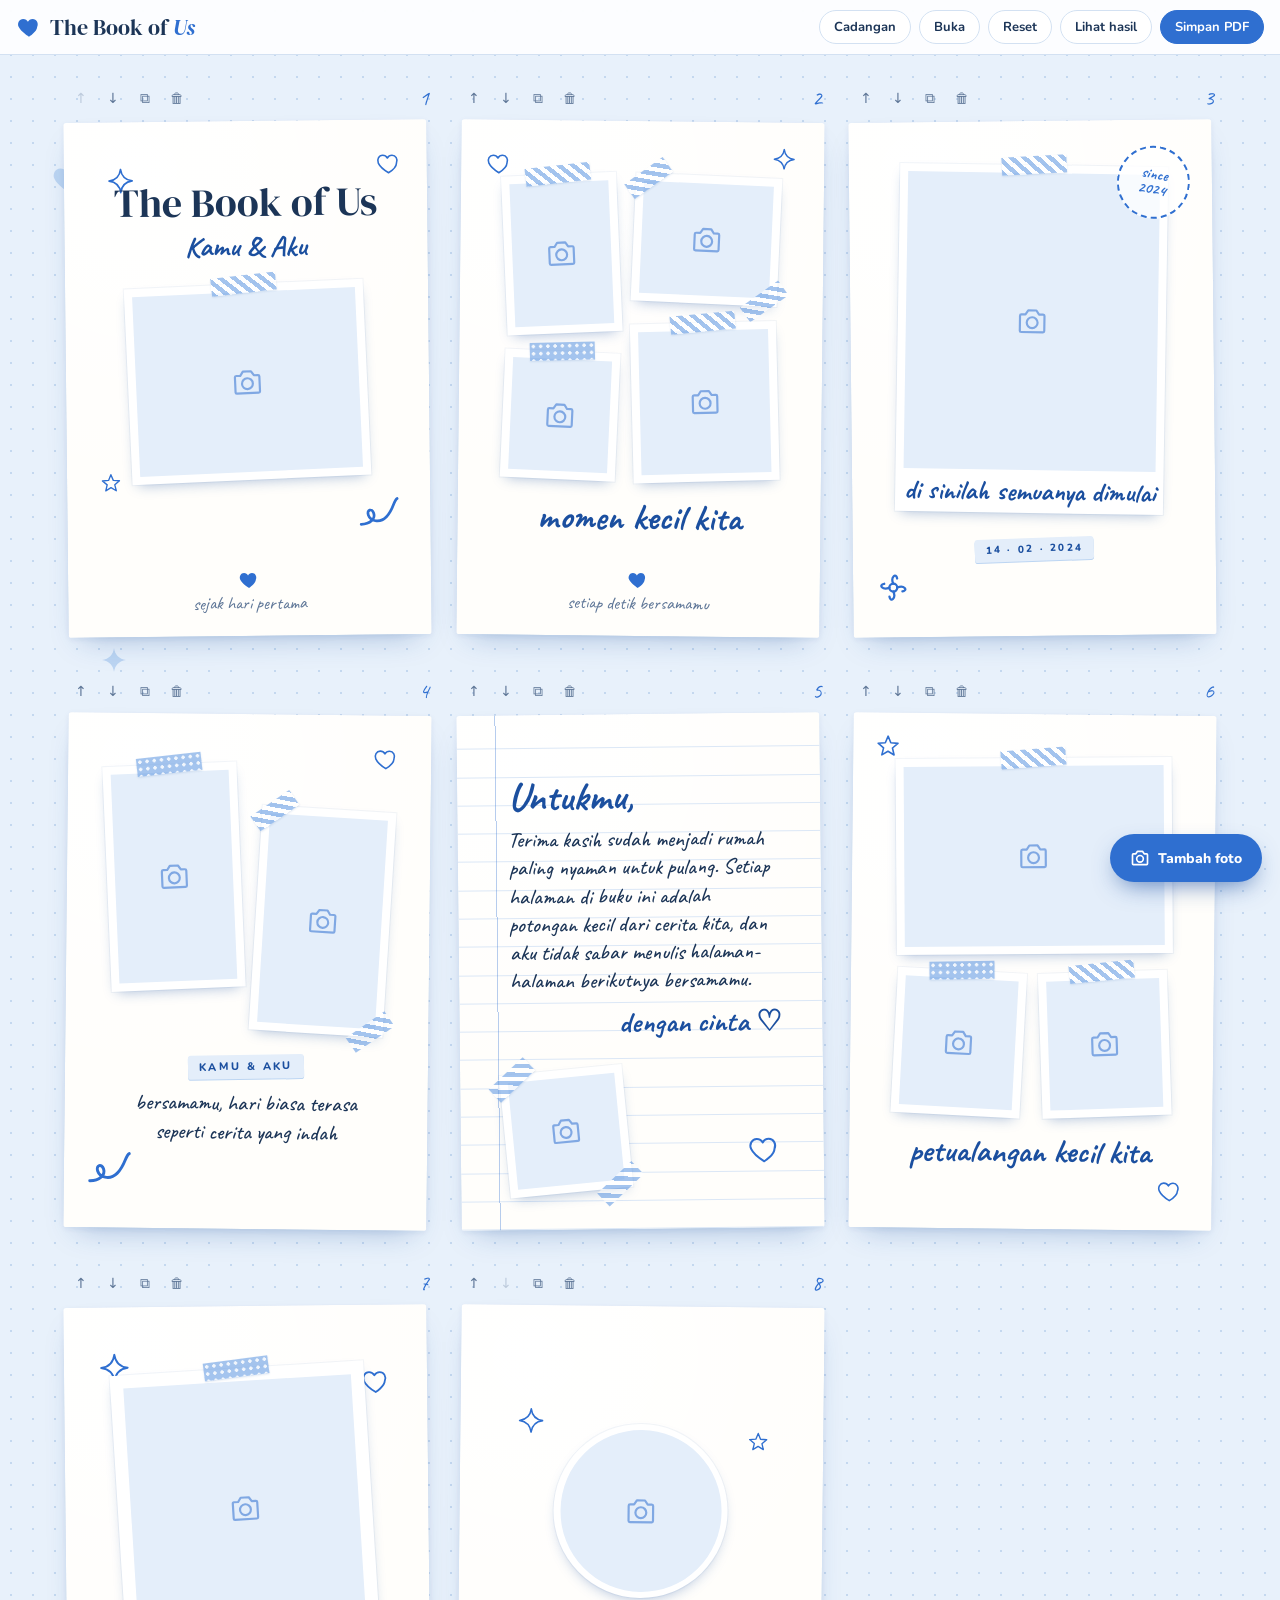
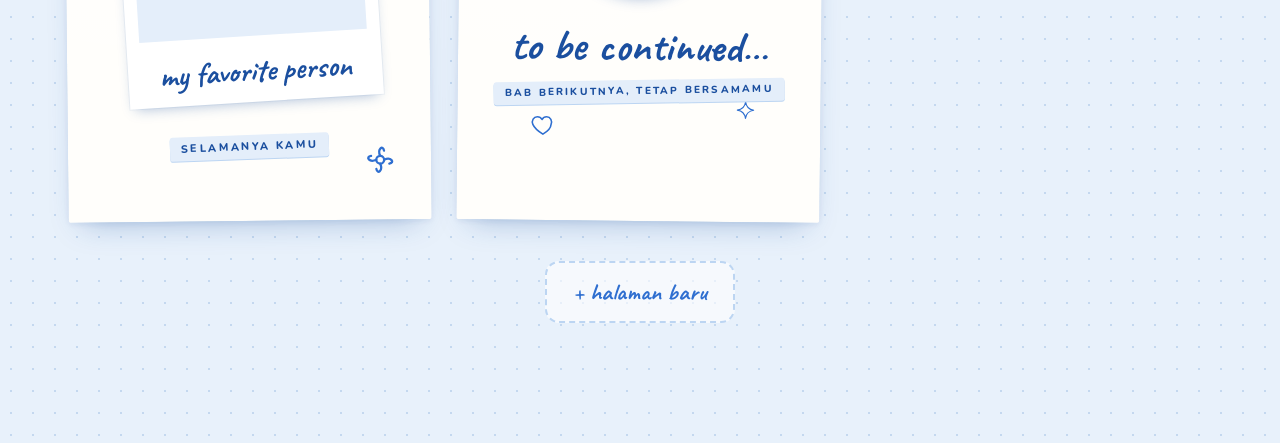
==== commit 2653c365: "Let the owner share the finished book with their partner 'Bagikan' uploads the photos to the artifac" ====
--- a/web/index.html
+++ b/web/index.html
@@ -2,13 +2,20 @@
 <html lang="id">
 <head>
 <meta charset="utf-8">
-<meta name="viewport" content="width=device-width, initial-scale=1">
-<title>The Book of Us</title>
-<meta name="description" content="Scrapbook kenangan berdua bernuansa putih-biru.">
-<link rel="preconnect" href="https://fonts.googleapis.com">
-<link rel="preconnect" href="https://fonts.gstatic.com" crossorigin>
-<link href="https://fonts.googleapis.com/css2?family=Caveat:wght@500;700&family=DM+Serif+Display:ital@0;1&family=Nunito:wght@600;700;800&display=swap" rel="stylesheet">
-<style>
+<meta name="viewport" content="width=device-width, initial-scale=1, viewport-fit=cover">
+</head>
+<body>
+<!--page-->
+<title>The Book of Us</title><meta name="claude:viewport-fit-sides" content="cover"><meta name="description" content="Scrapbook kenangan berdua bernuansa putih-biru."><link rel="preconnect" href="https://fonts.googleapis.com"><link rel="preconnect" href="https://fonts.gstatic.com" crossorigin><link href="https://fonts.googleapis.com/css2?family=Caveat:wght@500;700&amp;family=DM+Serif+Display:ital@0;1&amp;family=Nunito:wght@600;700;800&amp;display=swap" rel="stylesheet"><script type="application/json" id="sharedBook">null</script><script id="app">
+(() => {
+  "use strict";
+  // The page's own source, kept so sharing can save a new version of this page.
+  const SRC = document.currentScript ? document.currentScript.textContent : "";
+  const RESET = ((document.head && document.head.querySelector("style")) || {}).textContent || "";
+  const PAGE_HEAD = '<title>The Book of Us</title><meta name="claude:viewport-fit-sides" content="cover"><meta name="description" content="Scrapbook kenangan berdua bernuansa putih-biru."><link rel="preconnect" href="https://fonts.googleapis.com"><link rel="preconnect" href="https://fonts.gstatic.com" crossorigin><link href="https://fonts.googleapis.com/css2?family=Caveat:wght@500;700&amp;family=DM+Serif+Display:ital@0;1&amp;family=Nunito:wght@600;700;800&amp;display=swap" rel="stylesheet">';
+  const SHARE_URL = "https://claude.ai/artifact/7bhWTgRL6xhBVE5iTsFrqn";
+
+  const CSS = String.raw`
   /* Scrapbook on blue dotted paper: white photo prints, washi tape, blue ink doodles. */
   :root {
     color-scheme: light;
@@ -359,7 +366,7 @@
   @page { size: 148mm 210mm; margin: 0; }
   @media print {
     body { background: #fff; }
-    .topbar, .sky, .sheet-bar, .add-wrap, .modal, .toast, .fab, .burst, .slot .tools { display: none !important; }
+    .topbar, .sky, .envelope, .view-end, .sheet-bar, .add-wrap, .modal, .toast, .fab, .burst, .slot .tools { display: none !important; }
     .book { display: block; margin: 0; padding: 0; max-width: none; }
     .sheet { display: block; break-after: page; page-break-after: always; animation: none; }
     .sheet:last-child { break-after: auto; page-break-after: auto; }
@@ -368,10 +375,57 @@
     [data-text]:empty::before { content: ""; }
     *, *::before, *::after { animation: none !important; -webkit-print-color-adjust: exact; print-color-adjust: exact; }
   }
-</style>
-</head>
-<body>
-
+
+  [hidden] { display: none !important; }
+
+  /* ---------- Finished-book view (what the partner sees) ---------- */
+  body.viewing .actions, body.viewing #btnBulk, body.viewing .add-wrap,
+  body.viewing .sheet-bar, body.viewing .slot .tools { display: none !important; }
+  body.viewing .topbar { justify-content: center; }
+  body.viewing .brand { margin: 0; }
+  body.viewing .book { grid-template-columns: minmax(0, 480px); justify-content: center; gap: 56px; margin-top: 36px; }
+  body.viewing [data-text]:hover, body.viewing [data-text]:focus { background: none; }
+  body.viewing [data-text]:empty::before { content: ""; }
+  body.viewing .frame:has(.slot:not(.filled)) { visibility: hidden; }
+  body.viewing .slot { cursor: default; }
+  body.viewing .frame:hover { transform: rotate(var(--r, 0deg)) scale(1.02); }
+  body.viewing .sheet .page { transition: transform .9s cubic-bezier(.2, 1.3, .4, 1); }
+  body.viewing .sheet:not(.in) .page { transform: translateY(34px) scale(.95) rotate(-2deg); }
+  .view-end { position: relative; z-index: 1; text-align: center; padding: 8px 16px 72px; font-family: var(--hand); font-size: 30px; color: var(--blue-deep); }
+  .view-end svg { display: block; margin: 0 auto 6px; width: 34px; height: 34px; color: var(--blue); animation: beat 1.6s ease-in-out infinite; }
+
+  /* opening card */
+  .envelope {
+    position: fixed; inset: 0; z-index: 80; display: flex; align-items: center; justify-content: center; padding: 24px;
+    background-color: var(--bg);
+    background-image: radial-gradient(var(--dot) 1.2px, transparent 1.4px);
+    background-size: 22px 22px;
+  }
+  .envelope.opening { animation: liftAway .8s ease-in forwards; }
+  .env-card {
+    position: relative; width: min(340px, 100%); background: var(--paper); padding: 40px 28px 30px; text-align: center;
+    box-shadow: var(--shadow); transform: rotate(-2deg); animation: pop .7s cubic-bezier(.2, 1.4, .4, 1) both;
+  }
+  .env-card::before {
+    content: ""; position: absolute; top: -12px; left: 50%; width: 110px; height: 26px; transform: translateX(-50%) rotate(3deg);
+    background: repeating-linear-gradient(45deg, var(--tape-a) 0 8px, var(--tape-b) 8px 16px);
+  }
+  .env-card svg { width: 72px; height: 72px; color: var(--blue); animation: beat 1.6s ease-in-out infinite; }
+  .env-hi { margin: 10px 0 2px; font-family: var(--hand); font-weight: 700; font-size: 40px; line-height: 1; color: var(--blue-deep); }
+  .env-sub { margin: 0 0 22px; font-family: var(--hand); font-size: 22px; color: var(--ink-soft); }
+  .env-open { font-size: 16px; padding: 12px 28px; animation: bob 2.6s ease-in-out infinite; }
+
+  .fab.back { background: #fff; color: var(--blue-deep); border: 1px solid var(--line); }
+  .fab.back:hover { background: var(--sky-2); }
+
+  .share-row { display: flex; gap: 8px; flex-wrap: wrap; }
+  .share-row input {
+    flex: 1 1 200px; min-width: 0; padding: 9px 12px; border-radius: 10px; border: 1px solid var(--line);
+    font: 600 13px var(--ui); color: var(--ink); background: var(--sky-2);
+  }
+  @keyframes liftAway { to { opacity: 0; transform: translateY(-40px) scale(1.04); } }
+`;
+  const MARKUP = String.raw`
 <div class="sky" aria-hidden="true">
   <svg style="left:4%;top:18%;width:34px;animation-delay:-2s" viewBox="0 0 24 24" fill="currentColor"><path d="M12 21s-7.5-4.6-9.6-9.2C.9 8.4 3 4.5 6.6 4.5c2.1 0 3.6 1.2 4.4 2.6.8-1.4 2.3-2.6 4.4-2.6 3.6 0 5.7 3.9 4.2 7.3C19.5 16.4 12 21 12 21z"/></svg>
   <svg style="right:5%;top:30%;width:28px;animation-delay:-5s" viewBox="0 0 24 24" fill="currentColor"><path d="M12 2l2.4 7.2H22l-6 4.6 2.3 7.2L12 16.6 5.7 21l2.3-7.2-6-4.6h7.6z"/></svg>
@@ -389,11 +443,15 @@
     <button class="btn local-only" id="btnBackup" title="Unduh cadangan (.json)">Cadangan</button>
     <button class="btn" id="btnRestore" title="Buka cadangan (.json)">Buka</button>
     <button class="btn" id="btnReset" title="Kembalikan ke template awal">Reset</button>
+    <button class="btn" id="btnPreview" title="Lihat buku seperti yang dilihat pasanganmu">Lihat hasil</button>
+    <button class="btn primary" id="btnShare" hidden>Bagikan ♡</button>
     <button class="btn primary local-only" id="btnPrint">Simpan PDF</button>
   </div>
 </header>
 
 <main class="book" id="book"></main>
+
+<div class="view-end" id="viewEnd" hidden><svg viewBox="0 0 24 24" fill="currentColor" aria-hidden="true"><path d="M12 21s-7.5-4.6-9.6-9.2C.9 8.4 3 4.5 6.6 4.5c2.1 0 3.6 1.2 4.4 2.6.8-1.4 2.3-2.6 4.4-2.6 3.6 0 5.7 3.9 4.2 7.3C19.5 16.4 12 21 12 21z"/></svg>selamanya, kita</div>
 
 <div class="add-wrap"><button class="add-card" id="btnAdd">+ halaman baru</button></div>
 
@@ -401,6 +459,26 @@
   <svg viewBox="0 0 24 24" fill="none" stroke="currentColor" stroke-width="2" stroke-linecap="round" stroke-linejoin="round" aria-hidden="true"><path d="M4 7h3l2-3h6l2 3h3a1 1 0 0 1 1 1v11a1 1 0 0 1-1 1H4a1 1 0 0 1-1-1V8a1 1 0 0 1 1-1z"/><circle cx="12" cy="13" r="4"/></svg>
   Tambah foto
 </button>
+
+<button class="fab back" id="btnBackEdit" hidden>✎ Kembali edit</button>
+
+<div class="envelope" id="envelope" hidden>
+  <div class="env-card">
+    <svg viewBox="0 0 24 24" fill="currentColor" aria-hidden="true"><path d="M12 21s-7.5-4.6-9.6-9.2C.9 8.4 3 4.5 6.6 4.5c2.1 0 3.6 1.2 4.4 2.6.8-1.4 2.3-2.6 4.4-2.6 3.6 0 5.7 3.9 4.2 7.3C19.5 16.4 12 21 12 21z"/></svg>
+    <p class="env-hi">untukmu</p>
+    <p class="env-sub">sebuah buku kecil tentang kita</p>
+    <button class="btn primary env-open" id="btnOpen">buka ♡</button>
+  </div>
+</div>
+
+<div class="modal" id="shareModal" role="dialog" aria-modal="true" aria-labelledby="shareTitle">
+  <div class="modal-box confirm-box">
+    <h2 id="shareTitle">Bukunya sudah siap ♡</h2>
+    <p>Kirim link ini ke pasanganmu. Dia akan melihat buku kalian yang sudah jadi, tanpa tombol edit.</p>
+    <div class="share-row"><input id="shareLink" readonly aria-label="Link buku"><button class="btn primary" id="btnCopy">Salin</button></div>
+    <div class="modal-foot"><button class="btn" id="shareClose">Tutup</button></div>
+  </div>
+</div>
 
 <div class="modal" id="confirmModal" role="alertdialog" aria-modal="true" aria-labelledby="confirmMsg">
   <div class="modal-box confirm-box">
@@ -423,9 +501,11 @@
 <input type="file" id="restoreInput" accept="application/json,.json" hidden>
 <div class="toast" id="toast"></div>
 
-<script>
-(() => {
-  "use strict";
+`;
+  const styleEl = document.createElement("style");
+  styleEl.textContent = CSS;
+  document.head.appendChild(styleEl);
+  document.body.insertAdjacentHTML("beforeend", MARKUP);
 
   /* ================= Templates ================= */
   const HEART_PATH = "M12 21s-7.5-4.6-9.6-9.2C.9 8.4 3 4.5 6.6 4.5c2.1 0 3.6 1.2 4.4 2.6.8-1.4 2.3-2.6 4.4-2.6 3.6 0 5.7 3.9 4.2 7.3C19.5 16.4 12 21 12 21z";
@@ -559,9 +639,30 @@
   let state = freshBook();
   const book = document.getElementById("book");
 
+  // "edit": the editor on this device. "view": the finished book, read-only.
+  let mode = "edit", viewBook = null;
+  const shown = () => (mode === "view" && viewBook ? viewBook : state);
+
   function render() {
     book.innerHTML = "";
-    state.pages.forEach((p, i) => book.appendChild(renderSheet(p, i)));
+    shown().pages.forEach((p, i) => book.appendChild(renderSheet(p, i)));
+    if (mode === "view") revealOnScroll();
+  }
+
+  function revealOnScroll() {
+    const sheets = [...book.querySelectorAll(".sheet")];
+    if (!("IntersectionObserver" in window)) { sheets.forEach(s => s.classList.add("in")); return; }
+    const io = new IntersectionObserver(entries => entries.forEach(en => {
+      if (en.isIntersecting) { en.target.classList.add("in"); io.unobserve(en.target); }
+    }), { threshold: .15 });
+    sheets.forEach(s => io.observe(s));
+  }
+
+  function setMode(m) {
+    mode = m;
+    document.body.classList.toggle("viewing", m === "view");
+    document.getElementById("viewEnd").hidden = m !== "view";
+    render();
   }
 
   function renderSheet(p, i) {
@@ -569,7 +670,7 @@
     const sheet = document.createElement("section");
     sheet.className = "sheet";
     sheet.dataset.id = p.id;
-    const last = state.pages.length - 1;
+    const last = shown().pages.length - 1;
     sheet.innerHTML = `
       <div class="sheet-bar">
         <span class="num">${i + 1}</span>
@@ -582,7 +683,7 @@
 
     sheet.querySelectorAll("[data-text]").forEach(el => {
       const k = el.dataset.text;
-      el.contentEditable = "true";
+      el.contentEditable = mode === "edit" ? "true" : "false";
       el.spellcheck = false;
       el.innerHTML = p.texts[k] ?? "";
       el.addEventListener("input", () => {
@@ -622,6 +723,7 @@
     const key = el.dataset.slot;
 
     el.addEventListener("click", e => {
+      if (mode !== "edit") return;
       setActive(el, p);
       const tool = e.target.closest("[data-tool]");
       if (tool) {
@@ -634,9 +736,10 @@
     });
 
     // drag & drop files
-    el.addEventListener("dragover", e => { e.preventDefault(); el.classList.add("dragover"); });
+    el.addEventListener("dragover", e => { if (mode !== "edit") return; e.preventDefault(); el.classList.add("dragover"); });
     el.addEventListener("dragleave", () => el.classList.remove("dragover"));
     el.addEventListener("drop", e => {
+      if (mode !== "edit") return;
       e.preventDefault(); el.classList.remove("dragover");
       const f = [...(e.dataTransfer.files || [])].find(f => f.type.startsWith("image/"));
       if (f) putImage(f, el, p);
@@ -645,7 +748,7 @@
     // pan to reposition (object-position)
     let start = null;
     el.addEventListener("pointerdown", e => {
-      if (!p.photos[key] || e.target.closest("[data-tool]")) return;
+      if (mode !== "edit" || !p.photos[key] || e.target.closest("[data-tool]")) return;
       // On touch, the first tap only selects the photo so the page can still scroll.
       if (e.pointerType !== "mouse" && !el.classList.contains("active")) return;
       setActive(el, p);
@@ -713,6 +816,7 @@
   // Paste image from clipboard -> active slot, or first empty slot
   const hasImage = dt => dt && [...dt.items].some(i => i.kind === "file" && i.type.startsWith("image/"));
   document.addEventListener("paste", e => {
+    if (mode !== "edit") return;
     const item = e.clipboardData && [...e.clipboardData.items].find(i => i.kind === "file" && i.type.startsWith("image/"));
     if (!item) return;
     e.preventDefault();
@@ -759,7 +863,7 @@
   document.getElementById("btnAdd").onclick = () => modal.classList.add("open");
   document.getElementById("tplClose").onclick = () => modal.classList.remove("open");
   modal.addEventListener("click", e => { if (e.target === modal) modal.classList.remove("open"); });
-  document.addEventListener("keydown", e => { if (e.key === "Escape") { modal.classList.remove("open"); cModal.classList.contains("open") && document.getElementById("confirmNo").click(); } });
+  document.addEventListener("keydown", e => { if (e.key === "Escape") { modal.classList.remove("open"); shareModal.classList.remove("open"); cModal.classList.contains("open") && document.getElementById("confirmNo").click(); } });
   tplGrid.addEventListener("click", e => {
     const b = e.target.closest("[data-tpl]");
     if (!b) return;
@@ -882,13 +986,147 @@
   }
 
   /* ================= Boot ================= */
+  /* ================= Sharing the finished book ================= */
+  // Only text formatting the editor itself produces survives; everything else becomes plain text.
+  function cleanHTML(html) {
+    const t = document.createElement("template");
+    t.innerHTML = String(html ?? "");
+    const walk = node => [...node.childNodes].forEach(c => {
+      if (c.nodeType === 1) {
+        if (!/^(BR|B|I|EM|STRONG|DIV|SPAN|P)$/.test(c.tagName)) { c.replaceWith(document.createTextNode(c.textContent)); return; }
+        [...c.attributes].forEach(a => c.removeAttribute(a.name));
+        walk(c);
+      } else if (c.nodeType !== 3) c.remove();
+    });
+    walk(t.content);
+    return t.innerHTML;
+  }
+  const okSrc = src => typeof src === "string" && (src.startsWith("/_blob/") || src.startsWith("data:image/"));
+  function cleanBook(b) {
+    const pages = (Array.isArray(b && b.pages) ? b.pages : []).filter(p => p && TEMPLATES[p.type]).map(p => {
+      const texts = {}, photos = {};
+      for (const k in (p.texts || {})) texts[k] = cleanHTML(p.texts[k]);
+      for (const k in (p.photos || {})) {
+        const ph = p.photos[k];
+        if (ph && okSrc(ph.src)) photos[k] = { src: ph.src, x: clamp(+ph.x || 50, 0, 100), y: clamp(+ph.y || 50, 0, 100) };
+      }
+      return { id: String(p.id || uid()), type: p.type, texts, photos };
+    });
+    return { v: 1, pages };
+  }
+
+  let SHARED = null;
+  try { SHARED = JSON.parse(document.getElementById("sharedBook").textContent); } catch { SHARED = null; }
+  if (SHARED) SHARED = cleanBook(SHARED);
+  if (SHARED && !SHARED.pages.length) SHARED = null;
+
+  const use = name => (window.claude && typeof window.claude.use === "function" ? window.claude.use(name).catch(() => null) : Promise.resolve(null));
+
+  const envelope = document.getElementById("envelope");
+  document.getElementById("btnOpen").onclick = () => {
+    envelope.classList.add("opening");
+    burst(document.querySelector(".env-card"));
+    setTimeout(() => { envelope.hidden = true; envelope.classList.remove("opening"); }, 800);
+  };
+
+  // Owner preview of the finished book, built from this device's copy.
+  const btnBackEdit = document.getElementById("btnBackEdit");
+  document.getElementById("btnPreview").onclick = () => {
+    viewBook = state; setMode("view"); btnBackEdit.hidden = false; window.scrollTo(0, 0);
+  };
+  btnBackEdit.onclick = () => { btnBackEdit.hidden = true; setMode("edit"); window.scrollTo(0, 0); };
+
+  function dataURLtoBlob(url) {
+    const [head, body] = url.split(",");
+    const type = (head.match(/data:([^;]+)/) || [])[1] || "image/jpeg";
+    const bin = atob(body), arr = new Uint8Array(bin.length);
+    for (let i = 0; i < bin.length; i++) arr[i] = bin.charCodeAt(i);
+    return new Blob([arr], { type });
+  }
+
+  // The page saves itself as a new version with the shared book embedded as data.
+  function buildDoc(shared) {
+    const json = JSON.stringify(shared).replace(/</g, "\\u003c");
+    return '<!doctype html><html><head><meta charset=utf8><meta name=viewport content="width=device-width,initial-scale=1,viewport-fit=cover"><style>'
+      + RESET + '</style></head><body>' + PAGE_HEAD
+      + '<script type="application/json" id="sharedBook">' + json + '<\/script>'
+      + '<script id="app">' + SRC + '<\/script></body></html>';
+  }
+
+  const btnShare = document.getElementById("btnShare");
+  btnShare.onclick = async () => {
+    const [artifact, assets] = await Promise.all([use("artifact"), use("assets")]);
+    if (!artifact || !assets || !SRC) { toast("Berbagi belum bisa dilakukan dari sini."); return; }
+    btnShare.disabled = true;
+    try {
+      const todo = [];
+      state.pages.forEach(p => Object.values(p.photos).forEach(ph => { if (ph && !ph.asset && !String(ph.src).startsWith("/_blob/")) todo.push(ph); }));
+      for (let n = 0; n < todo.length; n++) {
+        toast(`Menyiapkan foto ${n + 1} dari ${todo.length}…`);
+        const r = await assets.upload(dataURLtoBlob(todo[n].src));
+        todo[n].asset = "/_blob/" + r.id;
+        save();
+      }
+      const shared = cleanBook({ pages: state.pages.map(p => ({
+        id: p.id, type: p.type, texts: p.texts,
+        photos: Object.fromEntries(Object.entries(p.photos).map(([k, ph]) => [k, { src: ph.asset || ph.src, x: ph.x, y: ph.y }]))
+      })) });
+      // Photos still held only on this device (if any) are left out rather than embedded.
+      shared.pages.forEach(p => { for (const k in p.photos) if (!p.photos[k].src.startsWith("/_blob/")) delete p.photos[k]; });
+      shared.sharedAt = Date.now();
+      try { sessionStorage.setItem("bou-just-shared", "1"); } catch {}
+      toast("Membungkus buku untukmu berdua…");
+      await artifact.publish(buildDoc(shared)); // every open view, this one included, reloads to the new version
+    } catch (e) {
+      try { sessionStorage.removeItem("bou-just-shared"); } catch {}
+      const code = e && e.code;
+      if (code === "conflict") return;
+      if (code === "not_writer" || code === "not_granted" || code === "consent_required" || code === "capability_disabled") toast("Hanya pemilik buku yang bisa membagikannya.");
+      else if (code === "too_large" || code === "quota_or_state") toast("Bukunya terlalu besar untuk dibagikan. Coba kurangi beberapa foto.");
+      else if (code === "rate_limited") toast("Tunggu sebentar, lalu coba bagikan lagi.");
+      else toast("Bukunya belum berhasil dibagikan. Coba lagi sebentar lagi.");
+    } finally {
+      btnShare.disabled = false;
+    }
+  };
+
+  const shareModal = document.getElementById("shareModal");
+  const shareLink = document.getElementById("shareLink");
+  shareLink.value = SHARE_URL;
+  document.getElementById("shareClose").onclick = () => shareModal.classList.remove("open");
+  document.getElementById("btnCopy").onclick = () => {
+    const done = () => toast("Link disalin ♡");
+    const fallback = () => { shareLink.focus(); shareLink.select(); };
+    try { navigator.clipboard.writeText(SHARE_URL).then(done, fallback); } catch { fallback(); }
+  };
+
+  /* ================= Boot ================= */
   book.classList.add("intro");
-  render();
+  if (SHARED) { viewBook = SHARED; envelope.hidden = false; setMode("view"); }
+  else render();
+
+  let justShared = false;
+  try { justShared = sessionStorage.getItem("bou-just-shared") === "1"; sessionStorage.removeItem("bou-just-shared"); } catch {}
+
   load().then(saved => {
-    if (saved && Array.isArray(saved.pages) && saved.pages.length) { state = upgrade(saved); render(); }
+    if (saved && Array.isArray(saved.pages) && saved.pages.length) state = upgrade(saved);
+    else if (SHARED) state = upgrade(JSON.parse(JSON.stringify(SHARED)));
+    if (mode === "edit") render();
     setTimeout(() => book.classList.remove("intro"), 1500);
+  });
+
+  // People who can edit this book get the editor; everyone else keeps the finished book.
+  use("user").then(async u => {
+    let canEdit = false;
+    try { canEdit = u ? await u.canEdit() : false; } catch { canEdit = false; }
+    if (!canEdit) return;
+    if (mode === "view" && btnBackEdit.hidden) { envelope.hidden = true; setMode("edit"); }
+    const [artifact, assets] = await Promise.all([use("artifact"), use("assets")]);
+    if (artifact && assets && SRC) btnShare.hidden = false;
+    if (justShared) shareModal.classList.add("open");
   });
 })();
 </script>
+<!--/page-->
 </body>
 </html>
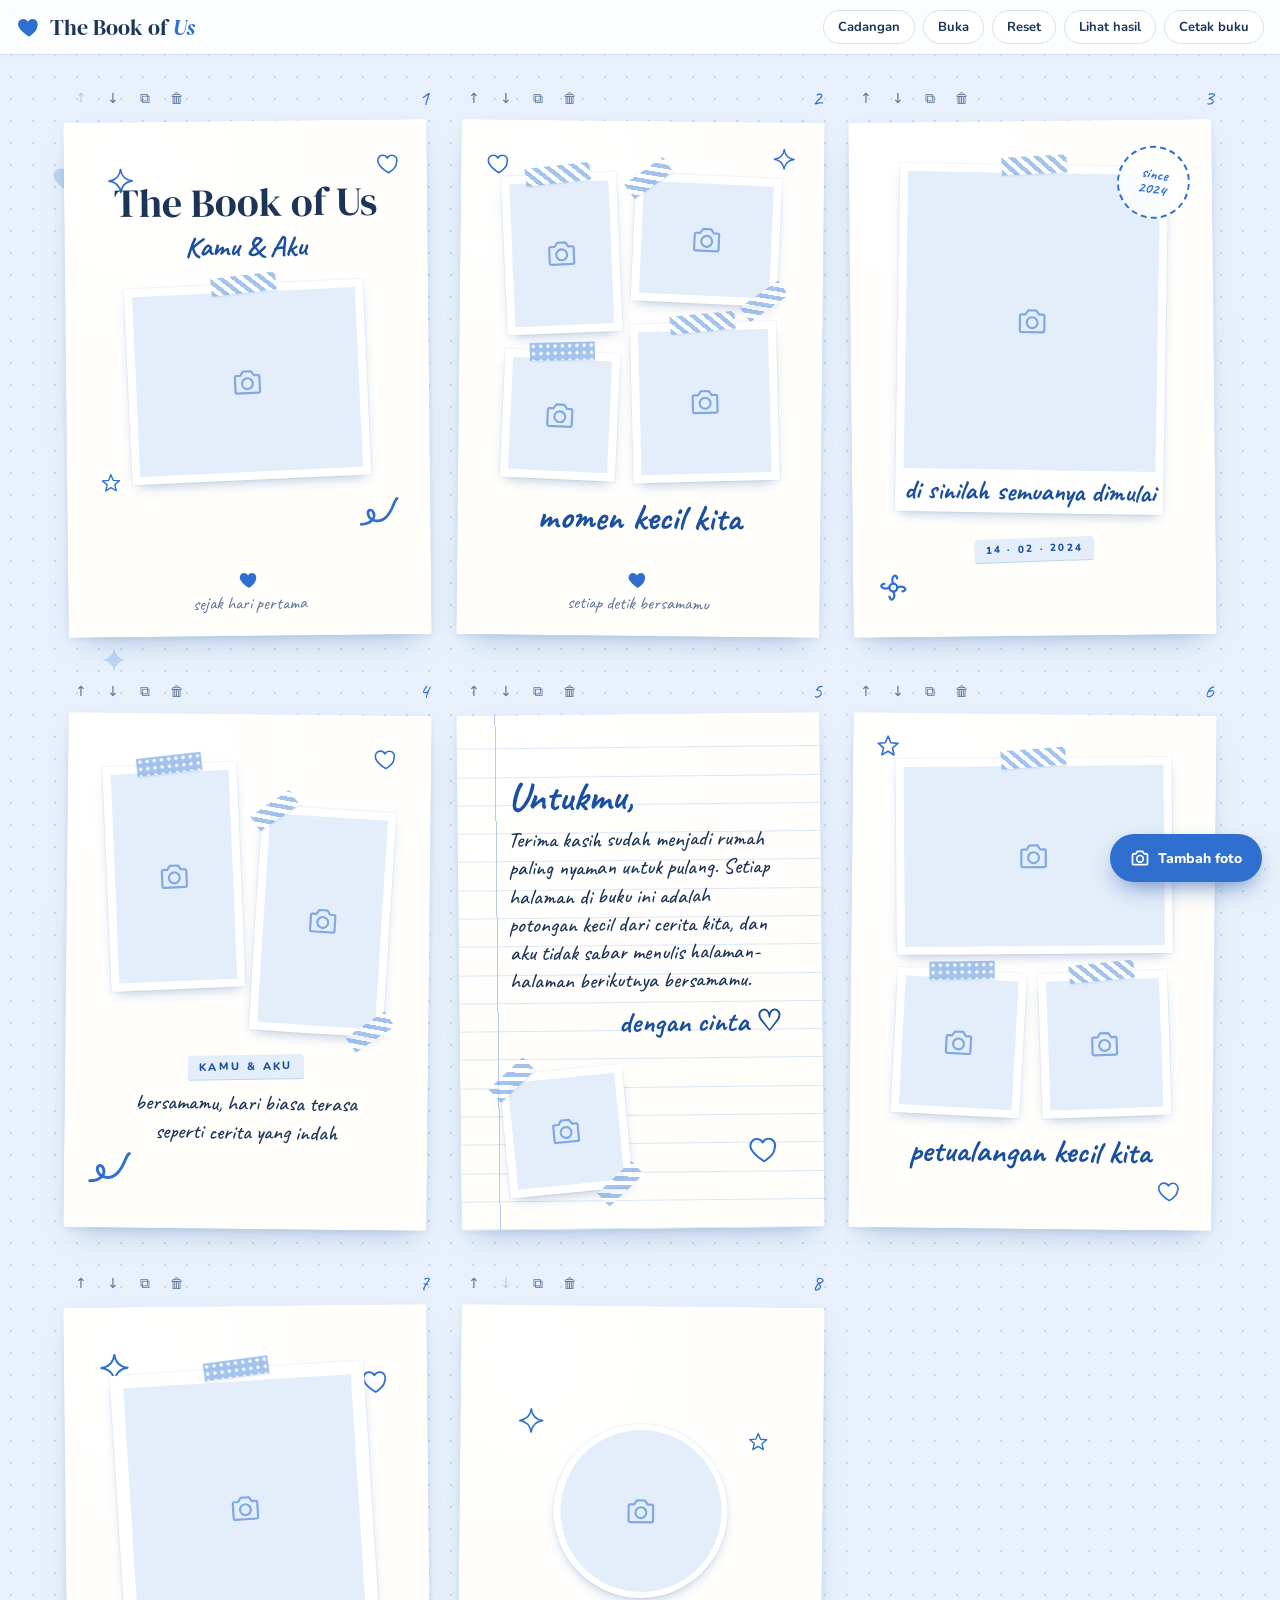
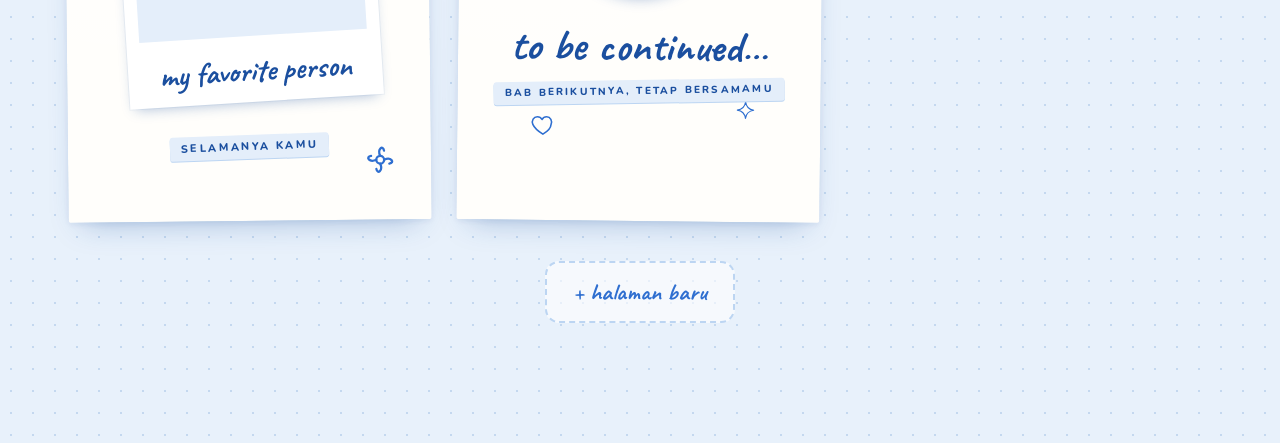
==== commit 5a5e537f: "Add print-ready PDF export for a physical scrapbook 'Cetak buku' renders each page off-screen and bu" ====
--- a/web/index.html
+++ b/web/index.html
@@ -14,6 +14,10 @@
   const RESET = ((document.head && document.head.querySelector("style")) || {}).textContent || "";
   const PAGE_HEAD = '<title>The Book of Us</title><meta name="claude:viewport-fit-sides" content="cover"><meta name="description" content="Scrapbook kenangan berdua bernuansa putih-biru."><link rel="preconnect" href="https://fonts.googleapis.com"><link rel="preconnect" href="https://fonts.gstatic.com" crossorigin><link href="https://fonts.googleapis.com/css2?family=Caveat:wght@500;700&amp;family=DM+Serif+Display:ital@0;1&amp;family=Nunito:wght@600;700;800&amp;display=swap" rel="stylesheet">';
   const SHARE_URL = "https://claude.ai/artifact/7bhWTgRL6xhBVE5iTsFrqn";
+  // The partner's link: this hash always opens the finished book, even for people who can edit it.
+  const VIEW_HASH = "#untukmu";
+  const PARTNER_URL = SHARE_URL + VIEW_HASH;
+  const forceView = () => location.hash === VIEW_HASH;
 
   const CSS = String.raw`
   /* Scrapbook on blue dotted paper: white photo prints, washi tape, blue ink doodles. */
@@ -423,6 +427,24 @@
     flex: 1 1 200px; min-width: 0; padding: 9px 12px; border-radius: 10px; border: 1px solid var(--line);
     font: 600 13px var(--ui); color: var(--ink); background: var(--sky-2);
   }
+  .print-opts { display: grid; gap: 12px; }
+  .print-opt {
+    text-align: left; border: 1px solid var(--line); border-radius: 14px; background: var(--sky-2);
+    padding: 14px 16px; display: flex; flex-direction: column; gap: 4px; transition: transform .2s, border-color .2s;
+  }
+  .print-opt:hover { border-color: var(--blue); background: #fff; transform: rotate(-1deg) translateY(-2px); }
+  .print-opt:disabled { opacity: .5; pointer-events: none; }
+  .print-opt b { font-size: 15px; color: var(--ink); }
+  .print-opt span { font-size: 13px; line-height: 1.45; color: var(--ink-soft); }
+  .print-status { min-height: 1.4em; margin: 14px 0 0 !important; font-weight: 700; color: var(--blue-deep) !important; }
+  /* off-screen copy of each page, drawn into the PDF */
+  .print-stage { position: fixed; left: -10000px; top: 0; width: 560px; pointer-events: none; }
+  .print-stage *, .print-stage *::before, .print-stage *::after { animation: none !important; transition: none !important; }
+  .print-stage .page { width: 560px; transform: none !important; box-shadow: none; border-radius: 0; background: var(--paper); }
+  .print-stage .frame::before, .print-stage .frame::after { background: rgba(108, 160, 228, .5) !important; }
+  .print-stage .t-letter .lines { background: none; }
+  .print-stage .t-letter .lines i { position: absolute; left: 0; right: 0; height: 1px; background: var(--paper-line); }
+  .print-stage .t-letter .lines b { position: absolute; top: 0; bottom: 0; left: 10.5cqw; width: 1px; background: rgba(47, 111, 208, .35); }
   @keyframes liftAway { to { opacity: 0; transform: translateY(-40px) scale(1.04); } }
 `;
   const MARKUP = String.raw`
@@ -440,12 +462,12 @@
     <h1>The Book of <em>Us</em></h1>
   </div>
   <div class="actions">
-    <button class="btn local-only" id="btnBackup" title="Unduh cadangan (.json)">Cadangan</button>
+    <button class="btn" id="btnBackup" title="Unduh cadangan (.json)">Cadangan</button>
     <button class="btn" id="btnRestore" title="Buka cadangan (.json)">Buka</button>
     <button class="btn" id="btnReset" title="Kembalikan ke template awal">Reset</button>
     <button class="btn" id="btnPreview" title="Lihat buku seperti yang dilihat pasanganmu">Lihat hasil</button>
     <button class="btn primary" id="btnShare" hidden>Bagikan ♡</button>
-    <button class="btn primary local-only" id="btnPrint">Simpan PDF</button>
+    <button class="btn" id="btnPrintBook" title="Buat PDF siap cetak">Cetak buku</button>
   </div>
 </header>
 
@@ -477,6 +499,24 @@
     <p>Kirim link ini ke pasanganmu. Dia akan melihat buku kalian yang sudah jadi, tanpa tombol edit.</p>
     <div class="share-row"><input id="shareLink" readonly aria-label="Link buku"><button class="btn primary" id="btnCopy">Salin</button></div>
     <div class="modal-foot"><button class="btn" id="shareClose">Tutup</button></div>
+  </div>
+</div>
+
+<div class="modal" id="printModal" role="dialog" aria-modal="true" aria-labelledby="printTitle">
+  <div class="modal-box">
+    <h2 id="printTitle">Cetak buku scrapbook</h2>
+    <div class="print-opts">
+      <button class="print-opt" data-print="pages">
+        <b>Untuk percetakan</b>
+        <span>PDF ukuran A5 (14,8 × 21 cm), satu halaman per lembar. Bawa ke percetakan atau jasa cetak photobook untuk dijilid.</span>
+      </button>
+      <button class="print-opt" data-print="booklet">
+        <b>Cetak sendiri, jadi buku lipat</b>
+        <span>PDF kertas A4 yang sudah diurutkan. Cetak bolak-balik (balik di sisi pendek), tumpuk, lipat dua di tengah, lalu staples di lipatannya.</span>
+      </button>
+    </div>
+    <p class="print-status" id="printStatus" aria-live="polite"></p>
+    <div class="modal-foot"><button class="btn" id="printClose">Tutup</button></div>
   </div>
 </div>
 
@@ -863,7 +903,7 @@
   document.getElementById("btnAdd").onclick = () => modal.classList.add("open");
   document.getElementById("tplClose").onclick = () => modal.classList.remove("open");
   modal.addEventListener("click", e => { if (e.target === modal) modal.classList.remove("open"); });
-  document.addEventListener("keydown", e => { if (e.key === "Escape") { modal.classList.remove("open"); shareModal.classList.remove("open"); cModal.classList.contains("open") && document.getElementById("confirmNo").click(); } });
+  document.addEventListener("keydown", e => { if (e.key === "Escape") { modal.classList.remove("open"); shareModal.classList.remove("open"); printModal.classList.remove("open"); cModal.classList.contains("open") && document.getElementById("confirmNo").click(); } });
   tplGrid.addEventListener("click", e => {
     const b = e.target.closest("[data-tpl]");
     if (!b) return;
@@ -929,7 +969,6 @@
   /* ================= Toolbar ================= */
   try { if (window.self !== window.top) document.documentElement.classList.add("framed"); }
   catch { document.documentElement.classList.add("framed"); }
-  document.getElementById("btnPrint").onclick = () => window.print();
 
   document.getElementById("btnReset").onclick = () => {
     askConfirm("Kembalikan ke template awal?", "Semua foto & tulisan akan dihapus.", "Reset").then(ok => {
@@ -938,15 +977,159 @@
     });
   };
 
-  document.getElementById("btnBackup").onclick = () => {
+  document.getElementById("btnBackup").onclick = async () => {
     const blob = new Blob([JSON.stringify(state)], { type: "application/json" });
+    if (await saveFile(blob, "book-of-us.json")) toast("Cadangan disimpan. Simpan file ini baik-baik ♥");
+  };
+
+  // Hand a generated file to the viewer: through the viewer's save prompt when there is one, else a plain download.
+  async function saveFile(blob, filename) {
+    const dl = await use("downloads");
+    if (dl) {
+      try { await dl.save({ filename, data: blob }); return true; }
+      catch (e) {
+        if (e && e.code === "declined") return false;
+        if (e && e.code === "rate_limited") { toast("Tunggu sebentar, lalu coba lagi."); return false; }
+        toast("File belum bisa disimpan di sini.");
+        return false;
+      }
+    }
     const a = document.createElement("a");
     a.href = URL.createObjectURL(blob);
-    a.download = "book-of-us.json";
+    a.download = filename;
     document.body.appendChild(a); a.click(); a.remove();
-    setTimeout(() => URL.revokeObjectURL(a.href), 1000);
-    toast("Cadangan diunduh. Simpan file ini baik-baik ♥");
-  };
+    setTimeout(() => URL.revokeObjectURL(a.href), 4000);
+    return true;
+  }
+
+  /* ================= Print a physical scrapbook ================= */
+  const loadScript = src => new Promise((res, rej) => {
+    if ([...document.scripts].some(sc => sc.src === src)) return res();
+    const sc = document.createElement("script");
+    sc.src = src; sc.onload = () => res(); sc.onerror = () => rej(new Error("script"));
+    document.head.appendChild(sc);
+  });
+
+  // A clean, still copy of one page: no editing bits, empty photo spots hidden.
+  function buildStaticPage(p) {
+    const tpl = TEMPLATES[p.type] || TEMPLATES.full;
+    const page = document.createElement("div");
+    page.className = `page t-${p.type}`;
+    page.innerHTML = tpl.html();
+    page.querySelectorAll("[data-text]").forEach(el => { el.innerHTML = cleanHTML(p.texts[el.dataset.text] ?? ""); });
+    page.querySelectorAll("[data-slot]").forEach(el => {
+      const ph = p.photos[el.dataset.slot];
+      const frame = el.closest(".frame");
+      if (!ph) { if (frame) frame.style.visibility = "hidden"; return; }
+      el.classList.add("filled");
+      const d = document.createElement("div");
+      d.style.cssText = `position:absolute;inset:0;background-image:url("${ph.src}");background-size:cover;background-repeat:no-repeat;background-position:${ph.x}% ${ph.y}%`;
+      el.appendChild(d);
+    });
+    page.querySelectorAll("svg").forEach(sv => { sv.style.color = "#2f6fd0"; });
+    return page;
+  }
+
+  // The canvas renderer misses a few effects the page uses, so spell them out plainly.
+  function prepareForCanvas(pg) {
+    const ink = getComputedStyle(document.documentElement).getPropertyValue("--blue").trim() || "#2f6fd0";
+    pg.querySelectorAll("svg").forEach(sv => {
+      const r = sv.getBoundingClientRect();
+      sv.setAttribute("width", Math.round(r.width));
+      sv.setAttribute("height", Math.round(r.height));
+      sv.style.width = Math.round(r.width) + "px";
+      sv.style.height = Math.round(r.height) + "px";
+      ["fill", "stroke"].forEach(a => { if (sv.getAttribute(a) === "currentColor") sv.setAttribute(a, ink); });
+      if (sv.classList.contains("doodle")) { // floating doodles: swap in a plain image of the same drawing
+        sv.setAttribute("xmlns", "http://www.w3.org/2000/svg");
+        const img = new Image();
+        img.src = "data:image/svg+xml;charset=utf-8," + encodeURIComponent(sv.outerHTML);
+        img.style.cssText = sv.style.cssText;
+        img.style.position = "absolute"; img.style.zIndex = "1";
+        sv.replaceWith(img);
+      }
+    });
+    const lines = pg.querySelector(".t-letter .lines, .lines");
+    if (lines) {
+      const w = pg.getBoundingClientRect().width, step = w * .078, h = pg.getBoundingClientRect().height;
+      let html = "<b></b>";
+      for (let y = w * .016 + step - 1; y < h; y += step) html += `<i style="top:${y.toFixed(1)}px"></i>`;
+      lines.innerHTML = html;
+    }
+  }
+
+  async function renderPages(pages, onStep) {
+    await loadScript("https://cdnjs.cloudflare.com/ajax/libs/html2canvas/1.4.1/html2canvas.min.js");
+    try { await document.fonts.ready; } catch {}
+    const stage = document.createElement("div");
+    stage.className = "print-stage";
+    document.body.appendChild(stage);
+    const out = [];
+    try {
+      for (let i = 0; i < pages.length; i++) {
+        onStep(i + 1, pages.length);
+        stage.innerHTML = "";
+        const pg = buildStaticPage(pages[i]);
+        stage.appendChild(pg);
+        prepareForCanvas(pg);
+        const canvas = await window.html2canvas(pg, { scale: 2.5, backgroundColor: "#fffefb", useCORS: true, logging: false });
+        out.push(canvas.toDataURL("image/jpeg", .92));
+      }
+    } finally { stage.remove(); }
+    return out;
+  }
+
+  // Booklet order for A4 sheets printed double-sided and folded in half.
+  function bookletSpreads(imgs) {
+    const list = imgs.slice();
+    while (list.length % 4) list.splice(list.length - 1, 0, null); // blank pages go just before the back cover
+    const n = list.length, spreads = [];
+    for (let s = 0; s < n / 4; s++) {
+      spreads.push([list[n - 1 - 2 * s], list[2 * s]]);       // front of sheet
+      spreads.push([list[2 * s + 1], list[n - 2 - 2 * s]]);   // back of sheet
+    }
+    return spreads;
+  }
+
+  const printModal = document.getElementById("printModal");
+  const printStatus = document.getElementById("printStatus");
+  document.getElementById("btnPrintBook").onclick = () => { printStatus.textContent = ""; printModal.classList.add("open"); };
+  document.getElementById("printClose").onclick = () => printModal.classList.remove("open");
+  printModal.addEventListener("click", async e => {
+    if (e.target === printModal) { printModal.classList.remove("open"); return; }
+    const opt = e.target.closest("[data-print]");
+    if (!opt) return;
+    const kind = opt.dataset.print;
+    const opts = [...printModal.querySelectorAll(".print-opt")];
+    opts.forEach(o => { o.disabled = true; });
+    try {
+      const imgs = await renderPages(shown().pages, (i, n) => { printStatus.textContent = `Menyusun halaman ${i} dari ${n}…`; });
+      printStatus.textContent = "Membuat PDF…";
+      await loadScript("https://cdnjs.cloudflare.com/ajax/libs/jspdf/2.5.1/jspdf.umd.min.js");
+      const { jsPDF } = window.jspdf;
+      let doc, filename;
+      if (kind === "booklet") {
+        doc = new jsPDF({ unit: "mm", format: "a4", orientation: "landscape" });
+        bookletSpreads(imgs).forEach((pair, i) => {
+          if (i) doc.addPage("a4", "landscape");
+          pair.forEach((img, side) => { if (img) doc.addImage(img, "JPEG", side * 148.5, 0, 148.5, 210); });
+          doc.setDrawColor(220, 230, 242); doc.setLineDash([1.5, 2]); doc.line(148.5, 0, 148.5, 4); doc.line(148.5, 206, 148.5, 210);
+        });
+        filename = "the-book-of-us-buku-lipat-a4.pdf";
+      } else {
+        doc = new jsPDF({ unit: "mm", format: [148, 210], orientation: "portrait" });
+        imgs.forEach((img, i) => { if (i) doc.addPage([148, 210], "portrait"); doc.addImage(img, "JPEG", 0, 0, 148, 210); });
+        filename = "the-book-of-us-a5.pdf";
+      }
+      printStatus.textContent = "Menyimpan…";
+      const ok = await saveFile(doc.output("blob"), filename);
+      printStatus.textContent = ok ? "PDF siap dicetak ♡" : "";
+    } catch {
+      printStatus.textContent = "PDF belum berhasil dibuat. Periksa koneksi internet, lalu coba lagi.";
+    } finally {
+      opts.forEach(o => { o.disabled = false; });
+    }
+  });
 
   const restoreInput = document.getElementById("restoreInput");
   document.getElementById("btnRestore").onclick = () => { restoreInput.value = ""; restoreInput.click(); };
@@ -985,7 +1168,6 @@
     clearTimeout(toastTimer); toastTimer = setTimeout(() => t.classList.remove("show"), 2800);
   }
 
-  /* ================= Boot ================= */
   /* ================= Sharing the finished book ================= */
   // Only text formatting the editor itself produces survives; everything else becomes plain text.
   function cleanHTML(html) {
@@ -1092,17 +1274,25 @@
 
   const shareModal = document.getElementById("shareModal");
   const shareLink = document.getElementById("shareLink");
-  shareLink.value = SHARE_URL;
+  shareLink.value = PARTNER_URL;
   document.getElementById("shareClose").onclick = () => shareModal.classList.remove("open");
   document.getElementById("btnCopy").onclick = () => {
     const done = () => toast("Link disalin ♡");
     const fallback = () => { shareLink.focus(); shareLink.select(); };
-    try { navigator.clipboard.writeText(SHARE_URL).then(done, fallback); } catch { fallback(); }
+    try { navigator.clipboard.writeText(PARTNER_URL).then(done, fallback); } catch { fallback(); }
   };
+
+  // Switching between the editor link and the partner link without a reload.
+  window.addEventListener("hashchange", () => {
+    if (forceView()) {
+      if (mode !== "view") { viewBook = SHARED || state; btnBackEdit.hidden = true; setMode("view"); }
+    } else if (mode === "view" && (canEdit || !SHARED)) { btnBackEdit.hidden = true; envelope.hidden = true; setMode("edit"); }
+  });
 
   /* ================= Boot ================= */
   book.classList.add("intro");
   if (SHARED) { viewBook = SHARED; envelope.hidden = false; setMode("view"); }
+  else if (forceView()) { viewBook = state; setMode("view"); }
   else render();
 
   let justShared = false;
@@ -1111,16 +1301,17 @@
   load().then(saved => {
     if (saved && Array.isArray(saved.pages) && saved.pages.length) state = upgrade(saved);
     else if (SHARED) state = upgrade(JSON.parse(JSON.stringify(SHARED)));
-    if (mode === "edit") render();
+    if (!SHARED && mode === "view") viewBook = state;
+    render();
     setTimeout(() => book.classList.remove("intro"), 1500);
   });
 
   // People who can edit this book get the editor; everyone else keeps the finished book.
+  let canEdit = false;
   use("user").then(async u => {
-    let canEdit = false;
     try { canEdit = u ? await u.canEdit() : false; } catch { canEdit = false; }
     if (!canEdit) return;
-    if (mode === "view" && btnBackEdit.hidden) { envelope.hidden = true; setMode("edit"); }
+    if (mode === "view" && btnBackEdit.hidden && !forceView()) { envelope.hidden = true; setMode("edit"); }
     const [artifact, assets] = await Promise.all([use("artifact"), use("assets")]);
     if (artifact && assets && SRC) btnShare.hidden = false;
     if (justShared) shareModal.classList.add("open");
